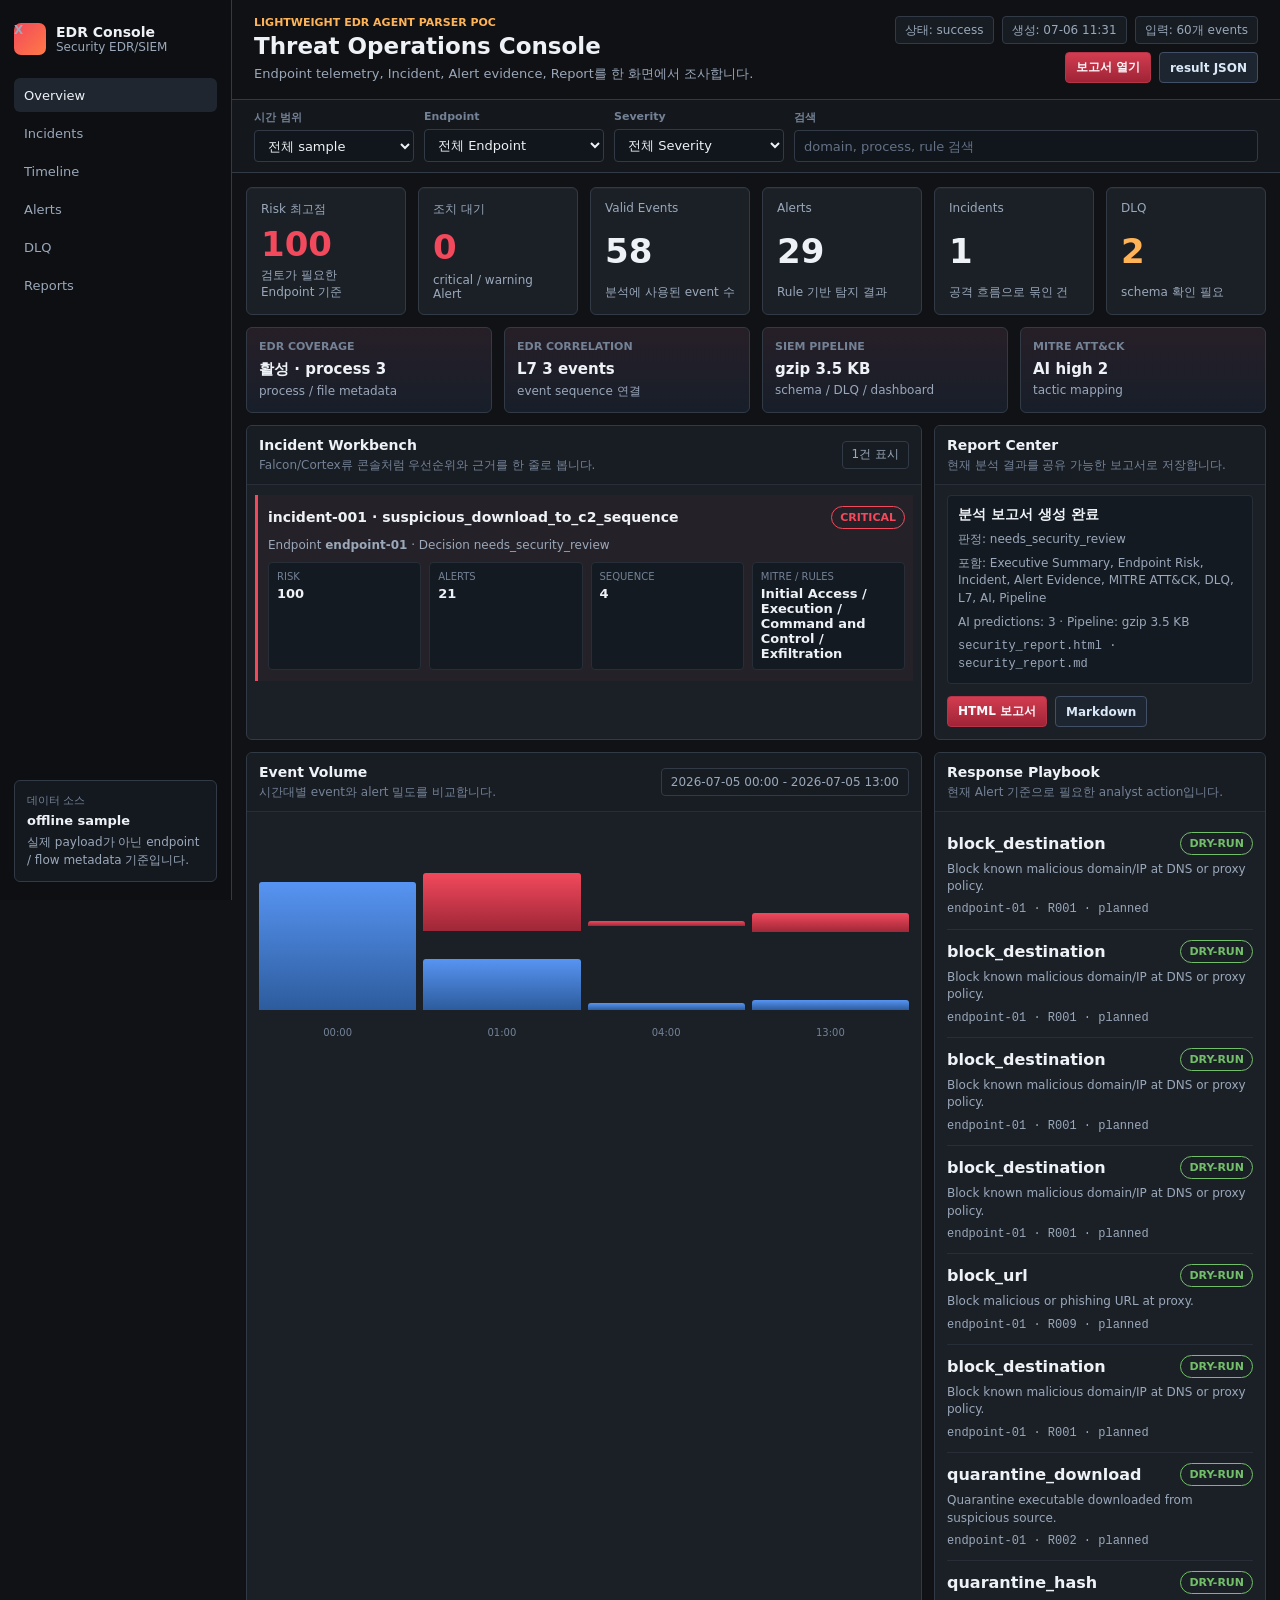
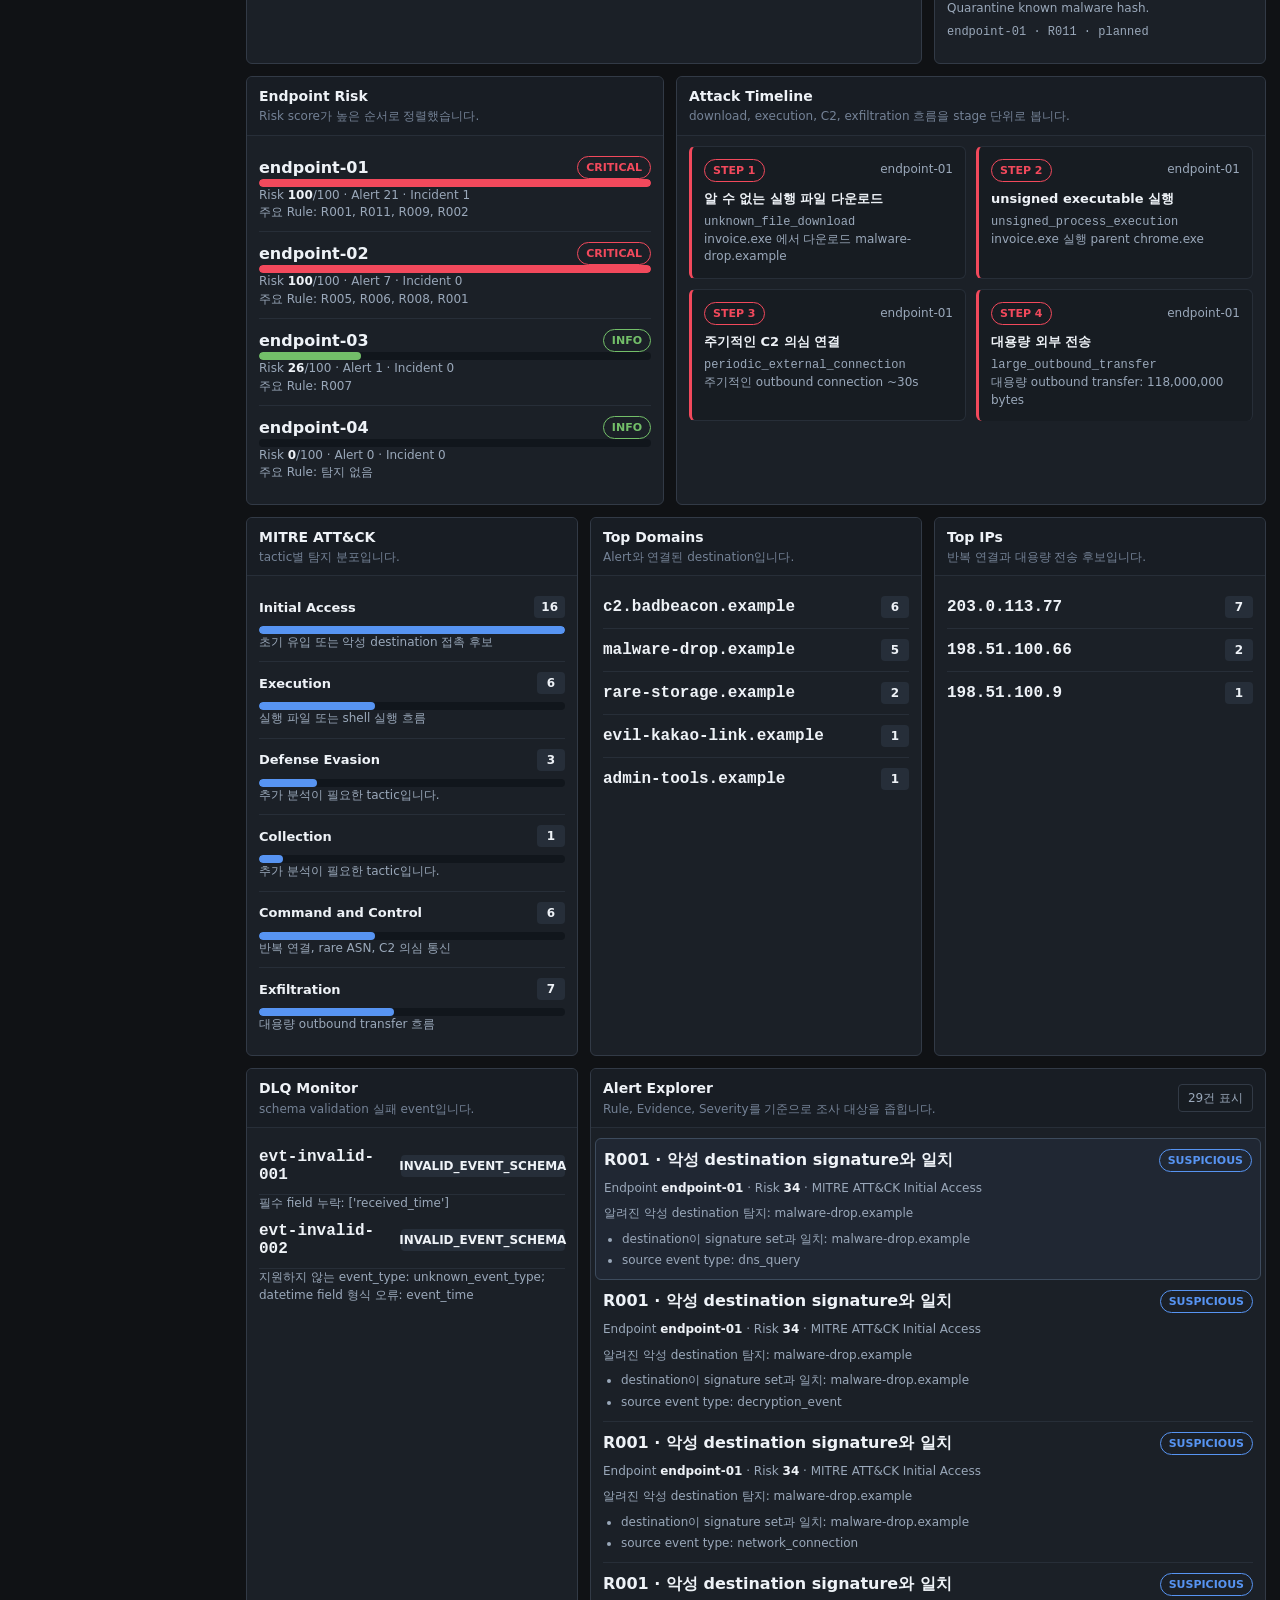
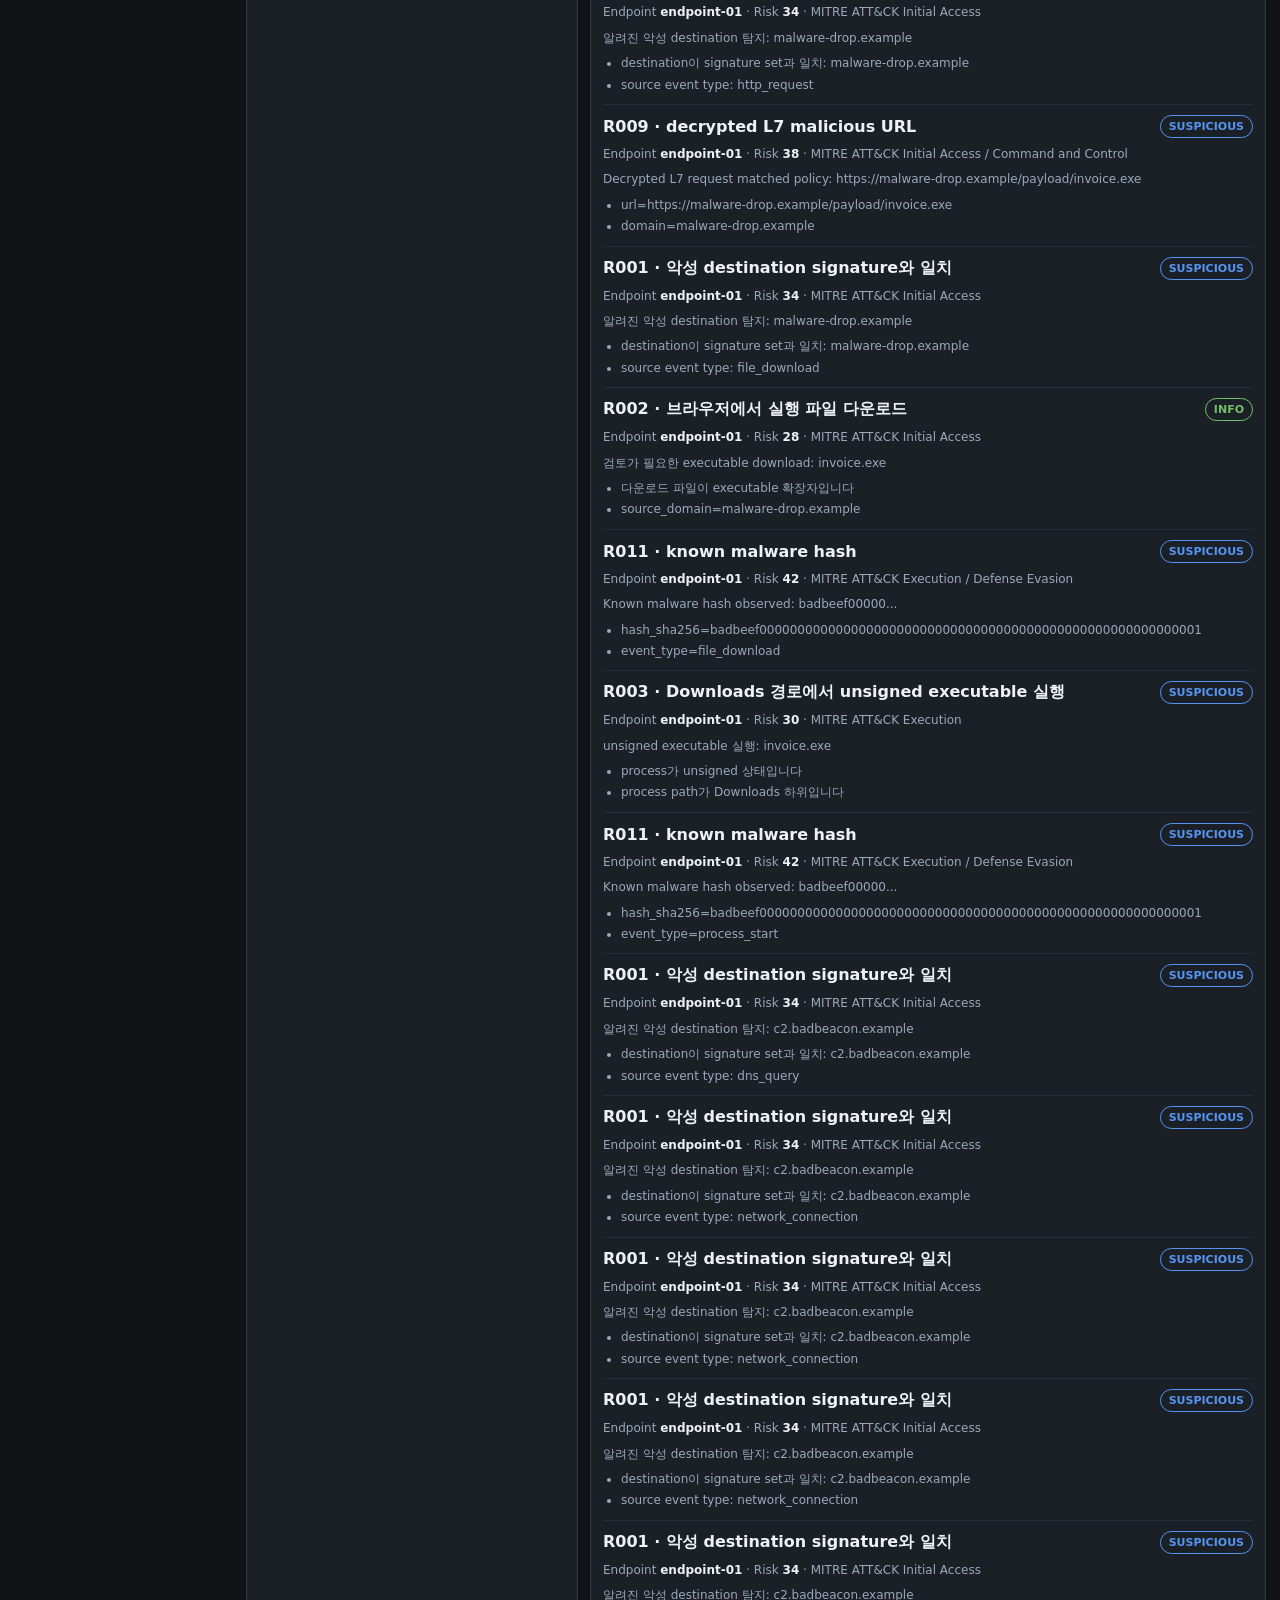
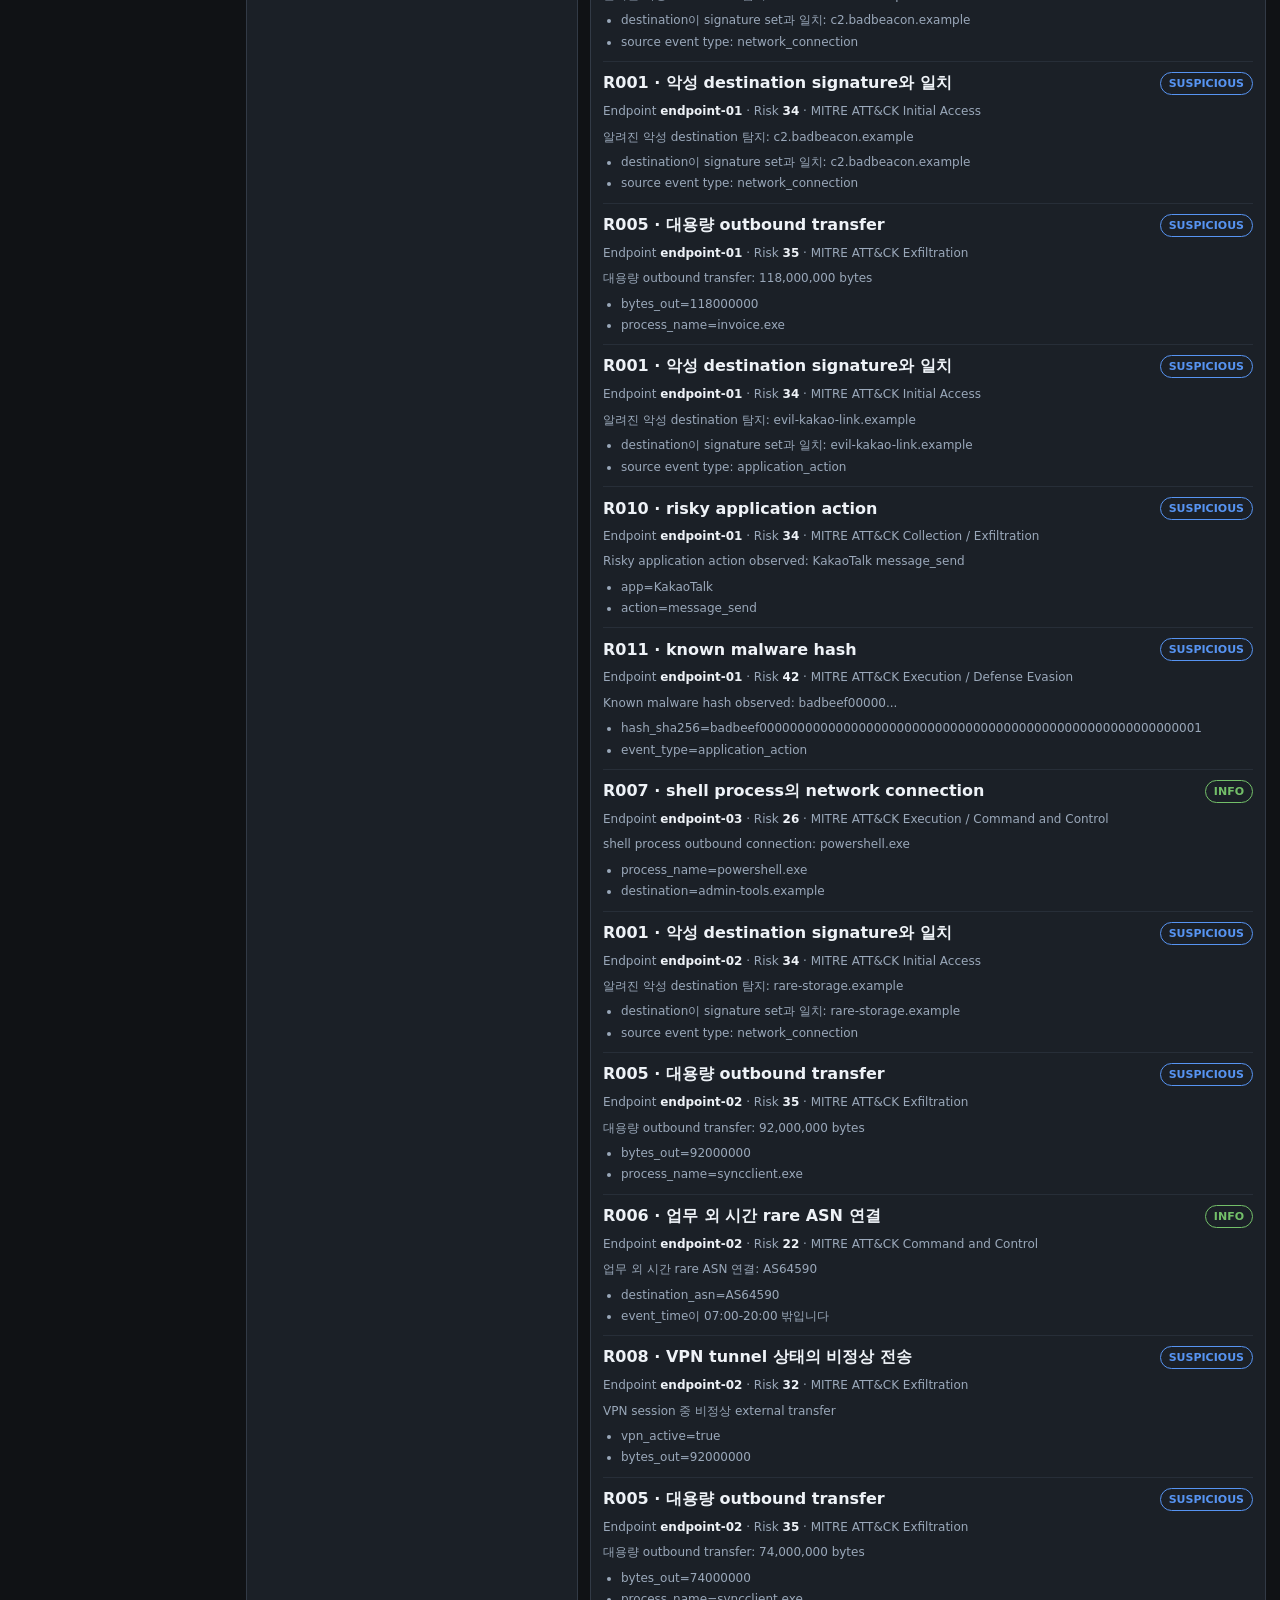
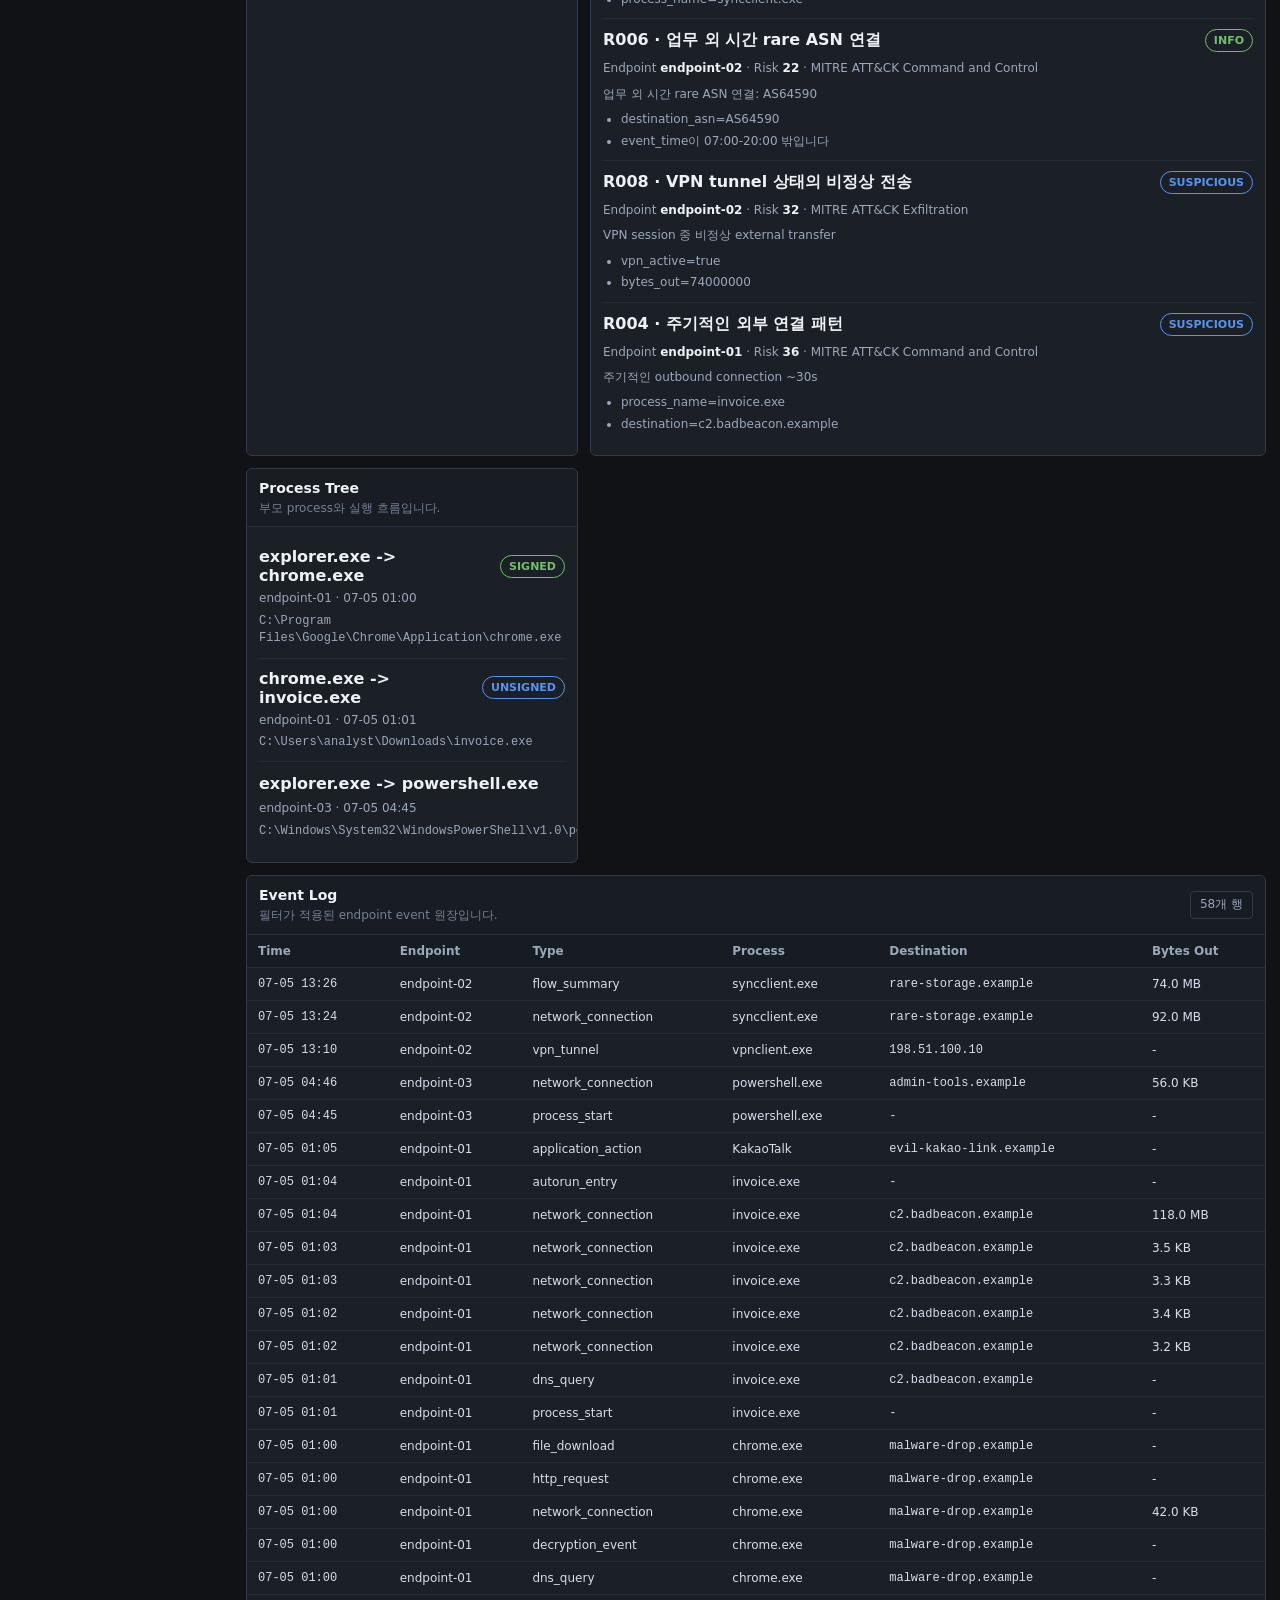
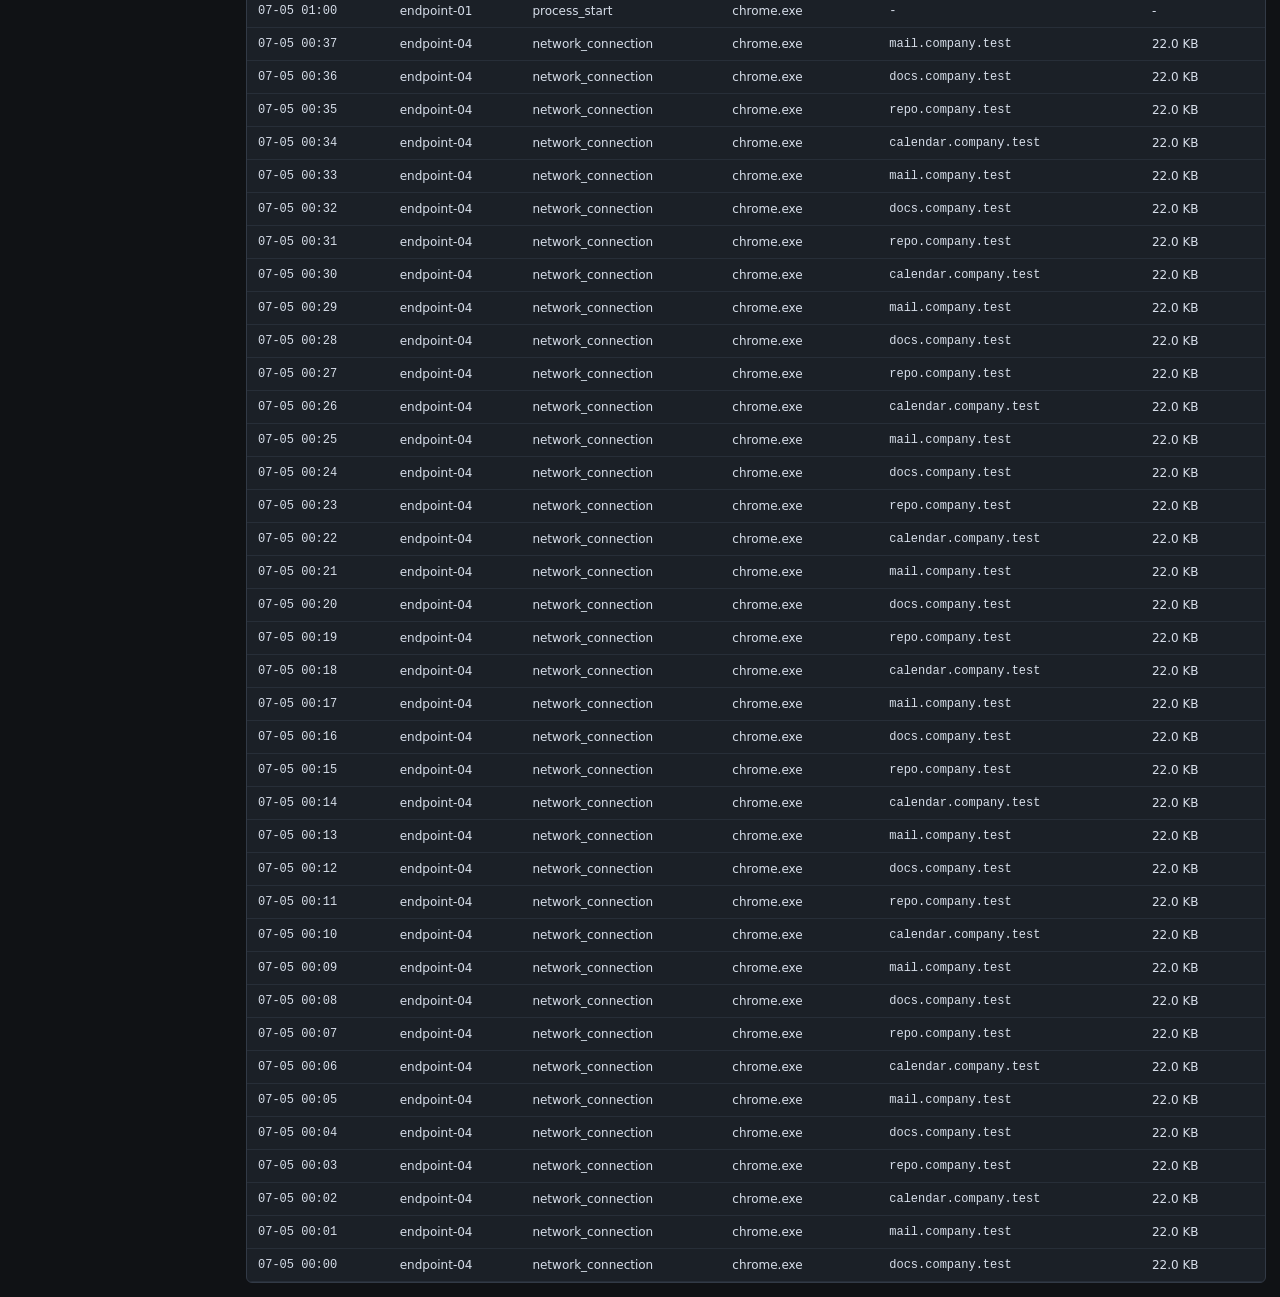
==== poc_code/security_edr_agent_parser/dashboard/index.html @ 14c961d5 "B조 EDR Agent Parser PoC로 교체" ====
<!doctype html>
<html lang="ko">
  <head>
    <meta charset="utf-8" />
    <meta name="viewport" content="width=device-width, initial-scale=1" />
    <title>Security EDR SIEM PoC Dashboard</title>
    <link rel="stylesheet" href="./styles.css" />
  </head>
  <body>
    <div class="app-shell">
      <aside class="sidebar" aria-label="Dashboard navigation">
        <div class="brand">
          <span class="brand-mark">X</span>
          <div>
            <strong>EDR Console</strong>
            <span>Security EDR/SIEM</span>
          </div>
        </div>
        <nav class="nav-list">
          <a class="nav-item active" href="#overview">Overview</a>
          <a class="nav-item" href="#incidents">Incidents</a>
          <a class="nav-item" href="#timeline">Timeline</a>
          <a class="nav-item" href="#alerts">Alerts</a>
          <a class="nav-item" href="#dlq">DLQ</a>
          <a class="nav-item" href="#reports">Reports</a>
        </nav>
        <div class="side-note">
          <span>데이터 소스</span>
          <strong>offline sample</strong>
          <p>실제 payload가 아닌 endpoint / flow metadata 기준입니다.</p>
        </div>
      </aside>

      <div class="page">
        <header class="topbar">
          <div>
            <p class="eyebrow">Lightweight EDR Agent Parser PoC</p>
            <h1>Threat Operations Console</h1>
            <p class="subtitle">Endpoint telemetry, Incident, Alert evidence, Report를 한 화면에서 조사합니다.</p>
          </div>
          <div class="top-actions">
            <div class="run-meta" aria-label="run metadata">
              <span id="run-status">상태 확인 중</span>
              <span id="run-time">생성 시간 확인 중</span>
              <span id="run-source">입력 확인 중</span>
            </div>
            <div class="action-row">
              <a class="action-button primary" id="top-report-link" href="../outputs/reports/latest/security_report.html">보고서 열기</a>
              <a class="action-button" href="../outputs/latest/result.json">result JSON</a>
            </div>
          </div>
        </header>

        <section class="toolbar" aria-label="dashboard filters">
          <label class="field">
            <span>시간 범위</span>
            <select id="time-range">
              <option value="all">전체 sample</option>
              <option value="work">업무 시간</option>
              <option value="off">업무 외 시간</option>
            </select>
          </label>
          <label class="field">
            <span>Endpoint</span>
            <select id="host-filter">
              <option value="all">전체 Endpoint</option>
            </select>
          </label>
          <label class="field">
            <span>Severity</span>
            <select id="severity-filter">
              <option value="all">전체 Severity</option>
              <option value="critical">critical</option>
              <option value="warning">warning</option>
              <option value="suspicious">suspicious</option>
              <option value="info">info</option>
            </select>
          </label>
          <label class="field search-field">
            <span>검색</span>
            <input id="search-input" type="search" placeholder="domain, process, rule 검색" />
          </label>
        </section>

        <main class="layout" id="overview">
          <section class="metric-grid" aria-label="summary metrics">
            <article class="metric critical">
              <span>Risk 최고점</span>
              <strong id="metric-risk">0</strong>
              <small>검토가 필요한 Endpoint 기준</small>
            </article>
            <article class="metric critical">
              <span>조치 대기</span>
              <strong id="metric-action">0</strong>
              <small>critical / warning Alert</small>
            </article>
            <article class="metric">
              <span>Valid Events</span>
              <strong id="metric-events">0</strong>
              <small>분석에 사용된 event 수</small>
            </article>
            <article class="metric">
              <span>Alerts</span>
              <strong id="metric-alerts">0</strong>
              <small>Rule 기반 탐지 결과</small>
            </article>
            <article class="metric">
              <span>Incidents</span>
              <strong id="metric-incidents">0</strong>
              <small>공격 흐름으로 묶인 건</small>
            </article>
            <article class="metric warning">
              <span>DLQ</span>
              <strong id="metric-dlq">0</strong>
              <small>schema 확인 필요</small>
            </article>
          </section>

          <section class="signal-strip span-12" aria-label="security coverage">
            <article class="signal-card">
              <span>EDR Coverage</span>
              <strong id="signal-agent">대기 중</strong>
              <p>process / file metadata</p>
            </article>
            <article class="signal-card">
              <span>EDR Correlation</span>
              <strong id="signal-correlation">대기 중</strong>
              <p>event sequence 연결</p>
            </article>
            <article class="signal-card">
              <span>SIEM Pipeline</span>
              <strong id="signal-siem">대기 중</strong>
              <p>schema / DLQ / dashboard</p>
            </article>
            <article class="signal-card">
              <span>MITRE ATT&CK</span>
              <strong id="signal-mitre">대기 중</strong>
              <p>tactic mapping</p>
            </article>
          </section>

          <section class="panel span-8" id="incidents">
            <div class="panel-heading">
              <div>
                <h2>Incident Workbench</h2>
                <p>Falcon/Cortex류 콘솔처럼 우선순위와 근거를 한 줄로 봅니다.</p>
              </div>
              <span class="panel-chip" id="incident-count">0 incidents</span>
            </div>
            <div id="incident-queue" class="incident-queue"></div>
          </section>

          <section class="panel span-4" id="reports">
            <div class="panel-heading">
              <div>
                <h2>Report Center</h2>
                <p>현재 분석 결과를 공유 가능한 보고서로 저장합니다.</p>
              </div>
            </div>
            <div class="report-center">
              <div id="report-summary" class="report-summary"></div>
              <div class="report-links">
                <a id="report-html-link" class="action-button primary" href="../outputs/reports/latest/security_report.html">HTML 보고서</a>
                <a id="report-md-link" class="action-button" href="../outputs/reports/latest/security_report.md">Markdown</a>
              </div>
            </div>
          </section>

          <section class="panel span-8">
            <div class="panel-heading">
              <div>
                <h2>Event Volume</h2>
                <p>시간대별 event와 alert 밀도를 비교합니다.</p>
              </div>
              <span class="panel-chip" id="event-window">sample window</span>
            </div>
            <div id="event-volume" class="volume-chart"></div>
          </section>

          <section class="panel span-4">
            <div class="panel-heading">
              <div>
                <h2>Response Playbook</h2>
                <p>현재 Alert 기준으로 필요한 analyst action입니다.</p>
              </div>
            </div>
            <div id="response-actions" class="response-actions"></div>
          </section>

          <section class="panel span-5">
            <div class="panel-heading">
              <div>
                <h2>Endpoint Risk</h2>
                <p>Risk score가 높은 순서로 정렬했습니다.</p>
              </div>
            </div>
            <div id="endpoint-risk" class="endpoint-list"></div>
          </section>

          <section class="panel span-7" id="timeline">
            <div class="panel-heading">
              <div>
                <h2>Attack Timeline</h2>
                <p>download, execution, C2, exfiltration 흐름을 stage 단위로 봅니다.</p>
              </div>
            </div>
            <div id="attack-timeline" class="attack-timeline"></div>
          </section>

          <section class="panel span-4">
            <div class="panel-heading">
              <div>
                <h2>MITRE ATT&CK</h2>
                <p>tactic별 탐지 분포입니다.</p>
              </div>
            </div>
            <div id="mitre-bars" class="bar-list"></div>
          </section>

          <section class="panel span-4">
            <div class="panel-heading">
              <div>
                <h2>Top Domains</h2>
                <p>Alert와 연결된 destination입니다.</p>
              </div>
            </div>
            <div id="domains" class="compact-list"></div>
          </section>

          <section class="panel span-4">
            <div class="panel-heading">
              <div>
                <h2>Top IPs</h2>
                <p>반복 연결과 대용량 전송 후보입니다.</p>
              </div>
            </div>
            <div id="ips" class="compact-list"></div>
          </section>

          <section class="panel span-4" id="dlq">
            <div class="panel-heading">
              <div>
                <h2>DLQ Monitor</h2>
                <p>schema validation 실패 event입니다.</p>
              </div>
            </div>
            <div id="dlq-list" class="compact-list"></div>
          </section>

          <section class="panel span-8" id="alerts">
            <div class="panel-heading">
              <div>
                <h2>Alert Explorer</h2>
                <p>Rule, Evidence, Severity를 기준으로 조사 대상을 좁힙니다.</p>
              </div>
              <span class="panel-chip" id="visible-alert-count">0건 표시</span>
            </div>
            <div id="alerts-list" class="alert-list"></div>
          </section>

          <section class="panel span-4">
            <div class="panel-heading">
              <div>
                <h2>Process Tree</h2>
                <p>부모 process와 실행 흐름입니다.</p>
              </div>
            </div>
            <div id="process-tree" class="process-tree"></div>
          </section>

          <section class="panel span-12">
            <div class="panel-heading">
              <div>
                <h2>Event Log</h2>
                <p>필터가 적용된 endpoint event 원장입니다.</p>
              </div>
              <span class="panel-chip" id="visible-event-count">0개 행</span>
            </div>
            <div class="table-wrap">
              <table>
                <thead>
                  <tr>
                    <th>Time</th>
                    <th>Endpoint</th>
                    <th>Type</th>
                    <th>Process</th>
                    <th>Destination</th>
                    <th>Bytes Out</th>
                  </tr>
                </thead>
                <tbody id="event-log"></tbody>
              </table>
            </div>
          </section>
        </main>
      </div>
    </div>

    <script src="./data/latest-result.js"></script>
    <script src="./app.js"></script>
  </body>
</html>
---- poc_code/security_edr_agent_parser/dashboard/styles.css ----
:root {
  color-scheme: dark;
  --bg: #101215;
  --shell: #15191f;
  --panel: #1b2027;
  --panel-2: #202733;
  --line: #323a46;
  --line-soft: #272e38;
  --text: #eef2f7;
  --muted: #9aa8ba;
  --muted-2: #748296;
  --red: #f2495c;
  --deep-red: #9d1d2f;
  --amber: #ffb357;
  --orange: #ff7a45;
  --green: #73bf69;
  --blue: #5794f2;
  --cyan: #56d0e6;
  --purple: #b877d9;
  --panel-radius: 6px;
}

* {
  box-sizing: border-box;
}

html {
  scroll-behavior: smooth;
}

body {
  margin: 0;
  min-width: 320px;
  background: var(--bg);
  color: var(--text);
  font-family:
    Inter,
    "Segoe UI",
    system-ui,
    -apple-system,
    BlinkMacSystemFont,
    sans-serif;
  letter-spacing: 0;
}

button,
input,
select {
  font: inherit;
}

.app-shell {
  display: grid;
  grid-template-columns: 232px minmax(0, 1fr);
  min-height: 100vh;
}

.sidebar {
  position: sticky;
  top: 0;
  height: 100vh;
  display: grid;
  grid-template-rows: auto auto 1fr;
  gap: 18px;
  border-right: 1px solid var(--line);
  background: #0d0f12;
  padding: 18px 14px;
}

.brand {
  display: flex;
  align-items: center;
  gap: 10px;
  min-height: 42px;
}

.brand-mark {
  display: grid;
  place-items: center;
  width: 32px;
  height: 32px;
  border-radius: 7px;
  background: linear-gradient(135deg, var(--red), var(--orange));
  color: #111317;
  font-weight: 900;
}

.brand strong,
.brand span {
  display: block;
}

.brand strong {
  font-size: 14px;
  line-height: 1.2;
}

.brand span {
  color: var(--muted);
  font-size: 12px;
}

.nav-list {
  display: grid;
  gap: 4px;
}

.nav-item {
  display: flex;
  align-items: center;
  min-height: 34px;
  border-radius: 6px;
  padding: 0 10px;
  color: var(--muted);
  font-size: 13px;
  text-decoration: none;
}

.nav-item.active,
.nav-item:hover {
  background: #202630;
  color: var(--text);
}

.side-note {
  align-self: end;
  border: 1px solid var(--line);
  border-radius: var(--panel-radius);
  padding: 12px;
  background: #14181f;
}

.side-note span {
  display: block;
  color: var(--muted-2);
  font-size: 11px;
}

.side-note strong {
  display: block;
  margin: 5px 0 6px;
  font-size: 13px;
}

.side-note p {
  margin: 0;
  color: var(--muted);
  font-size: 12px;
  line-height: 1.45;
}

.page {
  min-width: 0;
}

.topbar {
  position: sticky;
  top: 0;
  z-index: 5;
  display: flex;
  align-items: center;
  justify-content: space-between;
  gap: 24px;
  min-height: 84px;
  border-bottom: 1px solid var(--line);
  background: rgba(16, 18, 21, 0.94);
  padding: 16px 22px;
  backdrop-filter: blur(10px);
}

.top-actions {
  display: grid;
  justify-items: end;
  gap: 8px;
}

.eyebrow,
.subtitle,
h1,
h2,
p {
  margin: 0;
}

.eyebrow {
  color: var(--amber);
  font-size: 11px;
  font-weight: 800;
  text-transform: uppercase;
}

h1 {
  margin-top: 4px;
  font-size: 23px;
  line-height: 1.18;
}

.subtitle {
  margin-top: 5px;
  color: var(--muted);
  font-size: 13px;
}

.run-meta {
  display: flex;
  flex-wrap: wrap;
  justify-content: flex-end;
  gap: 8px;
  max-width: 520px;
}

.action-row {
  display: flex;
  flex-wrap: wrap;
  justify-content: flex-end;
  gap: 8px;
}

.action-button {
  display: inline-flex;
  align-items: center;
  justify-content: center;
  min-height: 31px;
  border: 1px solid #415066;
  border-radius: 4px;
  background: #1c2530;
  color: #dbe8f8;
  padding: 0 10px;
  font-size: 12px;
  font-weight: 800;
  text-decoration: none;
  white-space: nowrap;
}

.action-button.primary {
  border-color: #b73448;
  background: linear-gradient(180deg, #d33c50, #9f2436);
  color: #fff8fb;
}

.action-button:hover {
  border-color: #6d7f99;
  filter: brightness(1.08);
}

.run-meta span,
.panel-chip {
  display: inline-flex;
  align-items: center;
  min-height: 28px;
  border: 1px solid var(--line);
  border-radius: 4px;
  background: #171c22;
  color: var(--muted);
  padding: 0 9px;
  font-size: 12px;
  white-space: nowrap;
}

.toolbar {
  position: sticky;
  top: 84px;
  z-index: 4;
  display: grid;
  grid-template-columns: 160px 180px 170px minmax(220px, 1fr);
  gap: 10px;
  border-bottom: 1px solid var(--line);
  background: rgba(21, 25, 31, 0.96);
  padding: 10px 22px;
  backdrop-filter: blur(10px);
}

.field {
  display: grid;
  gap: 5px;
  min-width: 0;
}

.field span {
  color: var(--muted-2);
  font-size: 11px;
  font-weight: 700;
}

.field select,
.field input {
  width: 100%;
  min-height: 32px;
  border: 1px solid var(--line);
  border-radius: 4px;
  outline: none;
  background: #11161c;
  color: var(--text);
  padding: 0 9px;
  font-size: 13px;
}

.field input::placeholder {
  color: #647185;
}

.layout {
  display: grid;
  grid-template-columns: repeat(12, minmax(0, 1fr));
  gap: 12px;
  padding: 14px;
}

.metric-grid {
  grid-column: 1 / -1;
  display: grid;
  grid-template-columns: repeat(6, minmax(0, 1fr));
  gap: 12px;
}

.metric,
.panel {
  min-width: 0;
  border: 1px solid var(--line);
  border-radius: var(--panel-radius);
  background: var(--panel);
  box-shadow: 0 1px 0 rgba(255, 255, 255, 0.03) inset;
}

.metric {
  min-height: 112px;
  display: grid;
  align-content: space-between;
  padding: 13px 14px;
}

.metric span,
.metric small {
  color: var(--muted);
  font-size: 12px;
}

.metric strong {
  margin: 9px 0 6px;
  font-size: 34px;
  line-height: 1;
}

.metric.critical strong {
  color: var(--red);
}

.metric.warning strong {
  color: var(--amber);
}

.panel {
  overflow: hidden;
}

.signal-strip {
  display: grid;
  grid-template-columns: repeat(4, minmax(0, 1fr));
  gap: 12px;
}

.signal-card {
  min-width: 0;
  border: 1px solid var(--line);
  border-radius: var(--panel-radius);
  background:
    linear-gradient(180deg, rgba(242, 73, 92, 0.08), rgba(87, 148, 242, 0.03)),
    #151b23;
  padding: 12px;
}

.signal-card span {
  display: block;
  color: var(--muted-2);
  font-size: 11px;
  font-weight: 800;
  text-transform: uppercase;
}

.signal-card strong {
  display: block;
  margin-top: 7px;
  font-size: 15px;
}

.signal-card p {
  margin-top: 5px;
  color: var(--muted);
  font-size: 12px;
}

.span-4 {
  grid-column: span 4;
}

.span-5 {
  grid-column: span 5;
}

.span-7 {
  grid-column: span 7;
}

.span-8 {
  grid-column: span 8;
}

.span-12 {
  grid-column: span 12;
}

.panel-heading {
  display: flex;
  align-items: center;
  justify-content: space-between;
  gap: 12px;
  min-height: 56px;
  border-bottom: 1px solid var(--line-soft);
  background: #181d24;
  padding: 10px 12px;
}

.panel-heading h2 {
  font-size: 14px;
  line-height: 1.3;
}

.panel-heading p {
  margin-top: 3px;
  color: var(--muted-2);
  font-size: 12px;
  line-height: 1.35;
}

.endpoint-list,
.bar-list,
.compact-list,
.alert-list,
.process-tree,
.attack-timeline,
.volume-chart,
.incident-queue,
.report-center,
.response-actions {
  padding: 10px 12px 12px;
}

.volume-chart {
  display: grid;
  grid-template-columns: repeat(auto-fit, minmax(42px, 1fr));
  align-items: end;
  gap: 7px;
  min-height: 238px;
}

.volume-bar {
  display: grid;
  align-items: end;
  gap: 6px;
  min-height: 202px;
}

.bar-stack {
  display: grid;
  align-items: end;
  gap: 2px;
  height: 164px;
}

.event-bar,
.alert-bar {
  border-radius: 3px 3px 0 0;
}

.event-bar {
  min-height: 3px;
  background: linear-gradient(180deg, var(--blue), #2d5c9d);
}

.alert-bar {
  min-height: 0;
  background: linear-gradient(180deg, var(--red), #9e2737);
}

.bar-time {
  color: var(--muted-2);
  font-size: 10px;
  text-align: center;
  white-space: nowrap;
}

.endpoint-row,
.bar-row,
.compact-row,
.alert-row,
.process-row,
.timeline-card,
.incident-row,
.action-item {
  border-bottom: 1px solid var(--line-soft);
  padding: 10px 0;
}

.endpoint-row:last-child,
.bar-row:last-child,
.compact-row:last-child,
.alert-row:last-child,
.process-row:last-child,
.timeline-card:last-child {
  border-bottom: 0;
}

.incident-row:last-child,
.action-item:last-child {
  border-bottom: 0;
}

.row-top,
.compact-row,
.alert-top,
.process-main,
.timeline-top,
.incident-top,
.action-top {
  display: flex;
  align-items: center;
  justify-content: space-between;
  gap: 12px;
}

.title,
.host,
.process-name {
  min-width: 0;
  overflow-wrap: anywhere;
  font-weight: 700;
}

.muted,
.meta {
  color: var(--muted);
  font-size: 12px;
  line-height: 1.45;
}

.meta strong {
  color: var(--text);
}

.score-track,
.bar-track {
  height: 8px;
  overflow: hidden;
  border-radius: 999px;
  background: #11161c;
}

.score-fill,
.bar-fill {
  height: 100%;
  border-radius: 999px;
  background: var(--green);
}

.score-fill.critical,
.bar-fill.critical {
  background: var(--red);
}

.score-fill.warning,
.bar-fill.warning {
  background: var(--amber);
}

.score-fill.suspicious,
.bar-fill.suspicious {
  background: var(--blue);
}

.severity-critical {
  color: var(--red);
}

.severity-warning {
  color: var(--amber);
}

.severity-suspicious {
  color: var(--blue);
}

.severity-info {
  color: var(--green);
}

.pill {
  flex: 0 0 auto;
  display: inline-flex;
  align-items: center;
  min-height: 23px;
  border: 1px solid currentColor;
  border-radius: 999px;
  padding: 0 8px;
  font-size: 11px;
  font-weight: 800;
  text-transform: uppercase;
  white-space: nowrap;
}

.bar-label {
  display: flex;
  align-items: center;
  justify-content: space-between;
  gap: 12px;
  margin-bottom: 8px;
  font-size: 13px;
}

.attack-timeline {
  display: grid;
  grid-template-columns: repeat(auto-fit, minmax(190px, 1fr));
  gap: 10px;
}

.timeline-card {
  position: relative;
  min-height: 132px;
  border: 1px solid var(--line-soft);
  border-left: 3px solid var(--blue);
  border-radius: var(--panel-radius);
  background: #171c22;
  padding: 12px;
}

.timeline-card.critical {
  border-left-color: var(--red);
}

.timeline-card.warning {
  border-left-color: var(--amber);
}

.incident-row {
  display: grid;
  gap: 8px;
  border-left: 3px solid var(--red);
  margin: 0 -4px;
  padding: 11px 8px 11px 10px;
  background: rgba(242, 73, 92, 0.04);
}

.incident-row.info {
  border-left-color: var(--blue);
  background: rgba(87, 148, 242, 0.04);
}

.incident-title {
  min-width: 0;
  overflow-wrap: anywhere;
  font-size: 14px;
  font-weight: 900;
}

.incident-grid {
  display: grid;
  grid-template-columns: repeat(4, minmax(0, 1fr));
  gap: 8px;
}

.mini-stat {
  border: 1px solid var(--line-soft);
  border-radius: 4px;
  background: #141a22;
  padding: 8px;
}

.mini-stat span {
  display: block;
  color: var(--muted-2);
  font-size: 10px;
  text-transform: uppercase;
}

.mini-stat strong {
  display: block;
  margin-top: 4px;
  font-size: 13px;
}

.timeline-stage {
  margin: 8px 0 6px;
  font-size: 13px;
  font-weight: 800;
  overflow-wrap: anywhere;
}

.compact-row {
  min-height: 35px;
}

.report-center {
  display: grid;
  gap: 12px;
}

.report-summary {
  display: grid;
  gap: 7px;
  border: 1px solid var(--line-soft);
  border-radius: 4px;
  background: #141a22;
  padding: 10px;
}

.report-summary strong {
  font-size: 14px;
}

.report-links {
  display: flex;
  flex-wrap: wrap;
  gap: 8px;
}

.action-item {
  display: grid;
  gap: 6px;
}

.count-badge {
  display: inline-flex;
  align-items: center;
  justify-content: center;
  min-width: 28px;
  min-height: 22px;
  border-radius: 4px;
  background: #262e39;
  color: var(--text);
  padding: 0 7px;
  font-size: 12px;
  font-weight: 800;
}

.alert-row {
  display: grid;
  gap: 8px;
}

.alert-row.is-selected {
  margin: 0 -8px;
  border: 1px solid #3d4b5d;
  border-radius: var(--panel-radius);
  background: #202733;
  padding: 10px 8px;
}

.evidence {
  display: grid;
  gap: 4px;
  margin: 0;
  padding-left: 18px;
  color: var(--muted);
  font-size: 12px;
  line-height: 1.45;
}

.process-row {
  display: grid;
  gap: 5px;
}

.table-wrap {
  overflow: auto;
}

table {
  width: 100%;
  min-width: 820px;
  border-collapse: collapse;
}

th,
td {
  border-bottom: 1px solid var(--line-soft);
  padding: 9px 11px;
  text-align: left;
  vertical-align: top;
  font-size: 12px;
}

th {
  position: sticky;
  top: 0;
  z-index: 1;
  background: #171c22;
  color: var(--muted);
  font-weight: 800;
}

td {
  color: #d7deea;
}

.mono {
  font-family:
    "Cascadia Code",
    Consolas,
    "SFMono-Regular",
    monospace;
}

.empty {
  color: var(--muted);
  font-size: 13px;
  padding: 10px 0;
}

@media (max-width: 1100px) {
  .app-shell {
    grid-template-columns: 1fr;
  }

  .sidebar {
    position: static;
    height: auto;
    grid-template-columns: auto 1fr;
    grid-template-rows: auto auto;
  }

  .nav-list {
    grid-template-columns: repeat(4, minmax(0, 1fr));
  }

  .side-note {
    grid-column: 1 / -1;
  }

  .toolbar {
    top: 84px;
    grid-template-columns: repeat(2, minmax(0, 1fr));
  }

  .metric-grid {
    grid-template-columns: repeat(2, minmax(0, 1fr));
  }

  .signal-strip {
    grid-template-columns: repeat(2, minmax(0, 1fr));
  }

  .span-4,
  .span-5,
  .span-7,
  .span-8 {
    grid-column: span 12;
  }
}

@media (max-width: 680px) {
  .topbar {
    position: static;
    align-items: flex-start;
    flex-direction: column;
  }

  .toolbar {
    position: static;
    grid-template-columns: 1fr;
  }

  .metric-grid {
    grid-template-columns: 1fr;
  }

  .signal-strip,
  .incident-grid {
    grid-template-columns: 1fr;
  }

  .top-actions {
    justify-items: start;
  }

  .action-row {
    justify-content: flex-start;
  }

  .layout {
    padding: 10px;
  }

  .sidebar {
    padding: 14px 10px;
  }

  .nav-list {
    grid-template-columns: repeat(2, minmax(0, 1fr));
  }
}
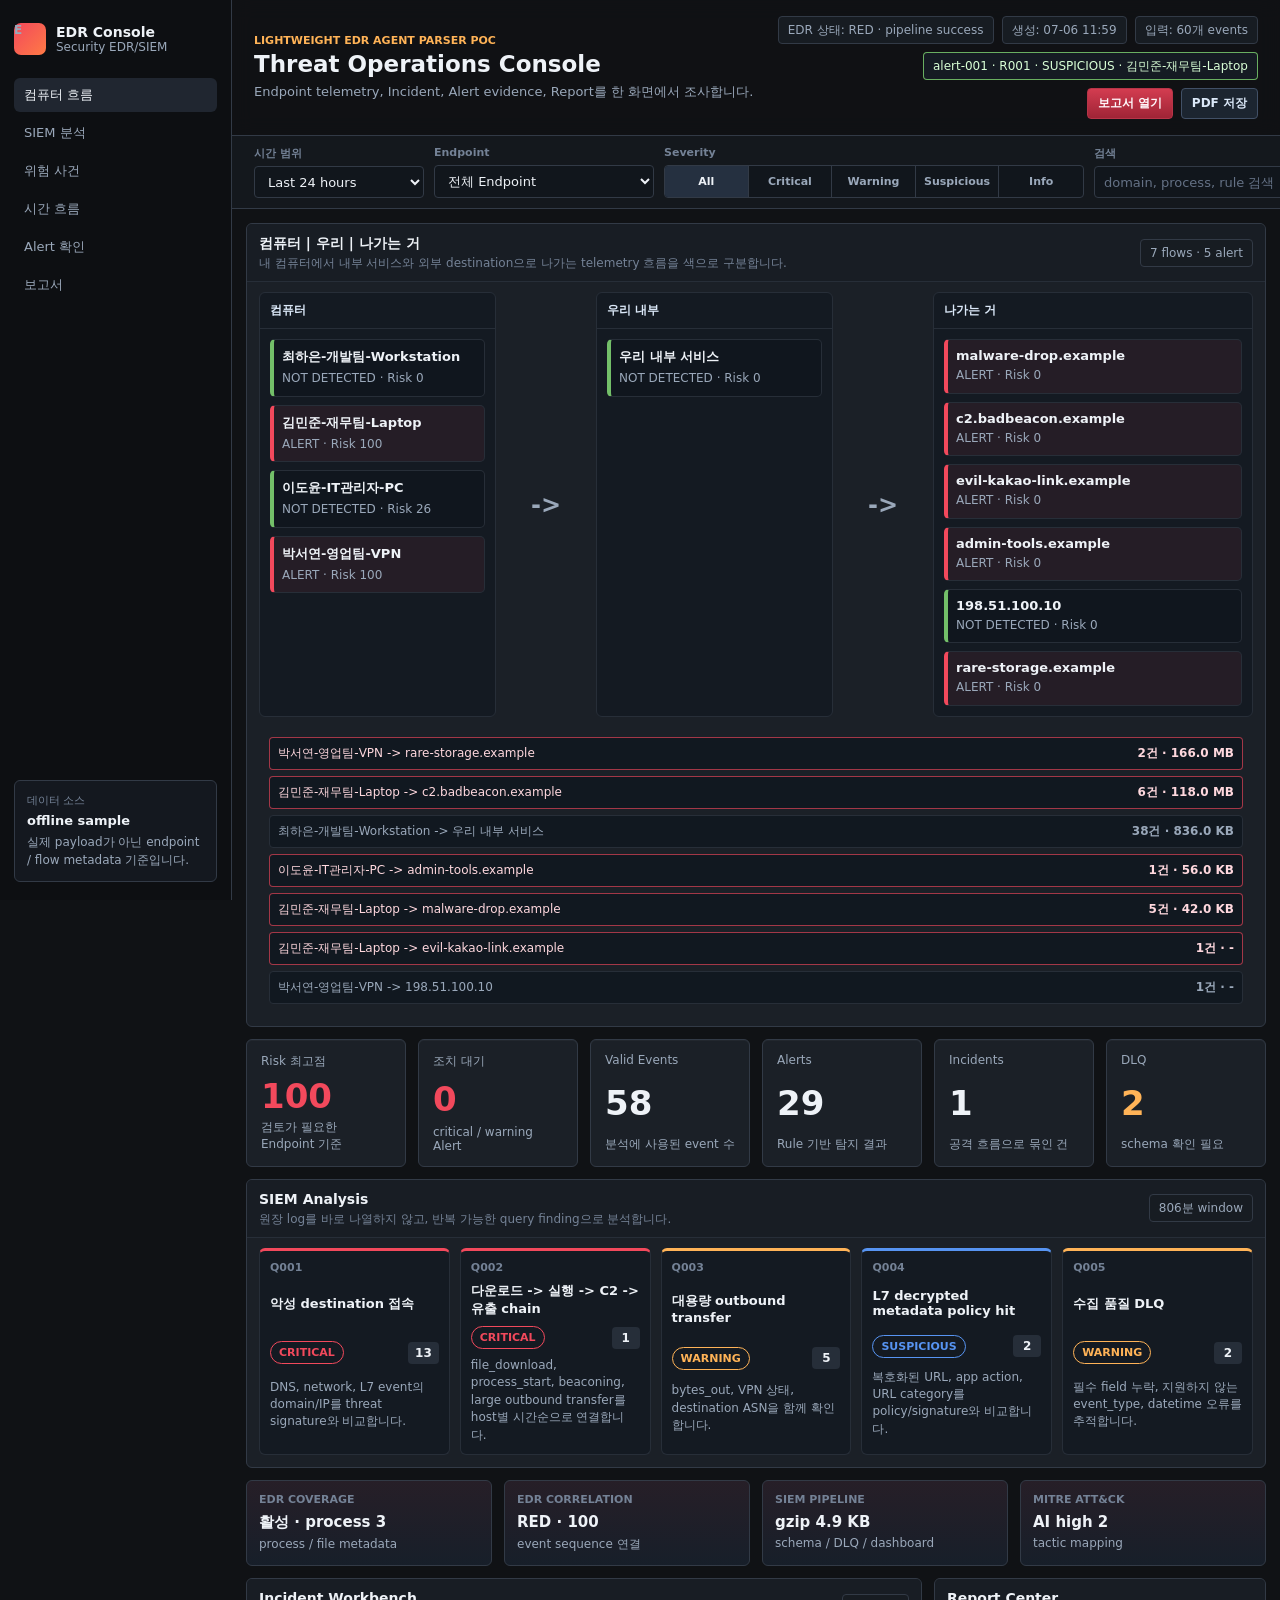
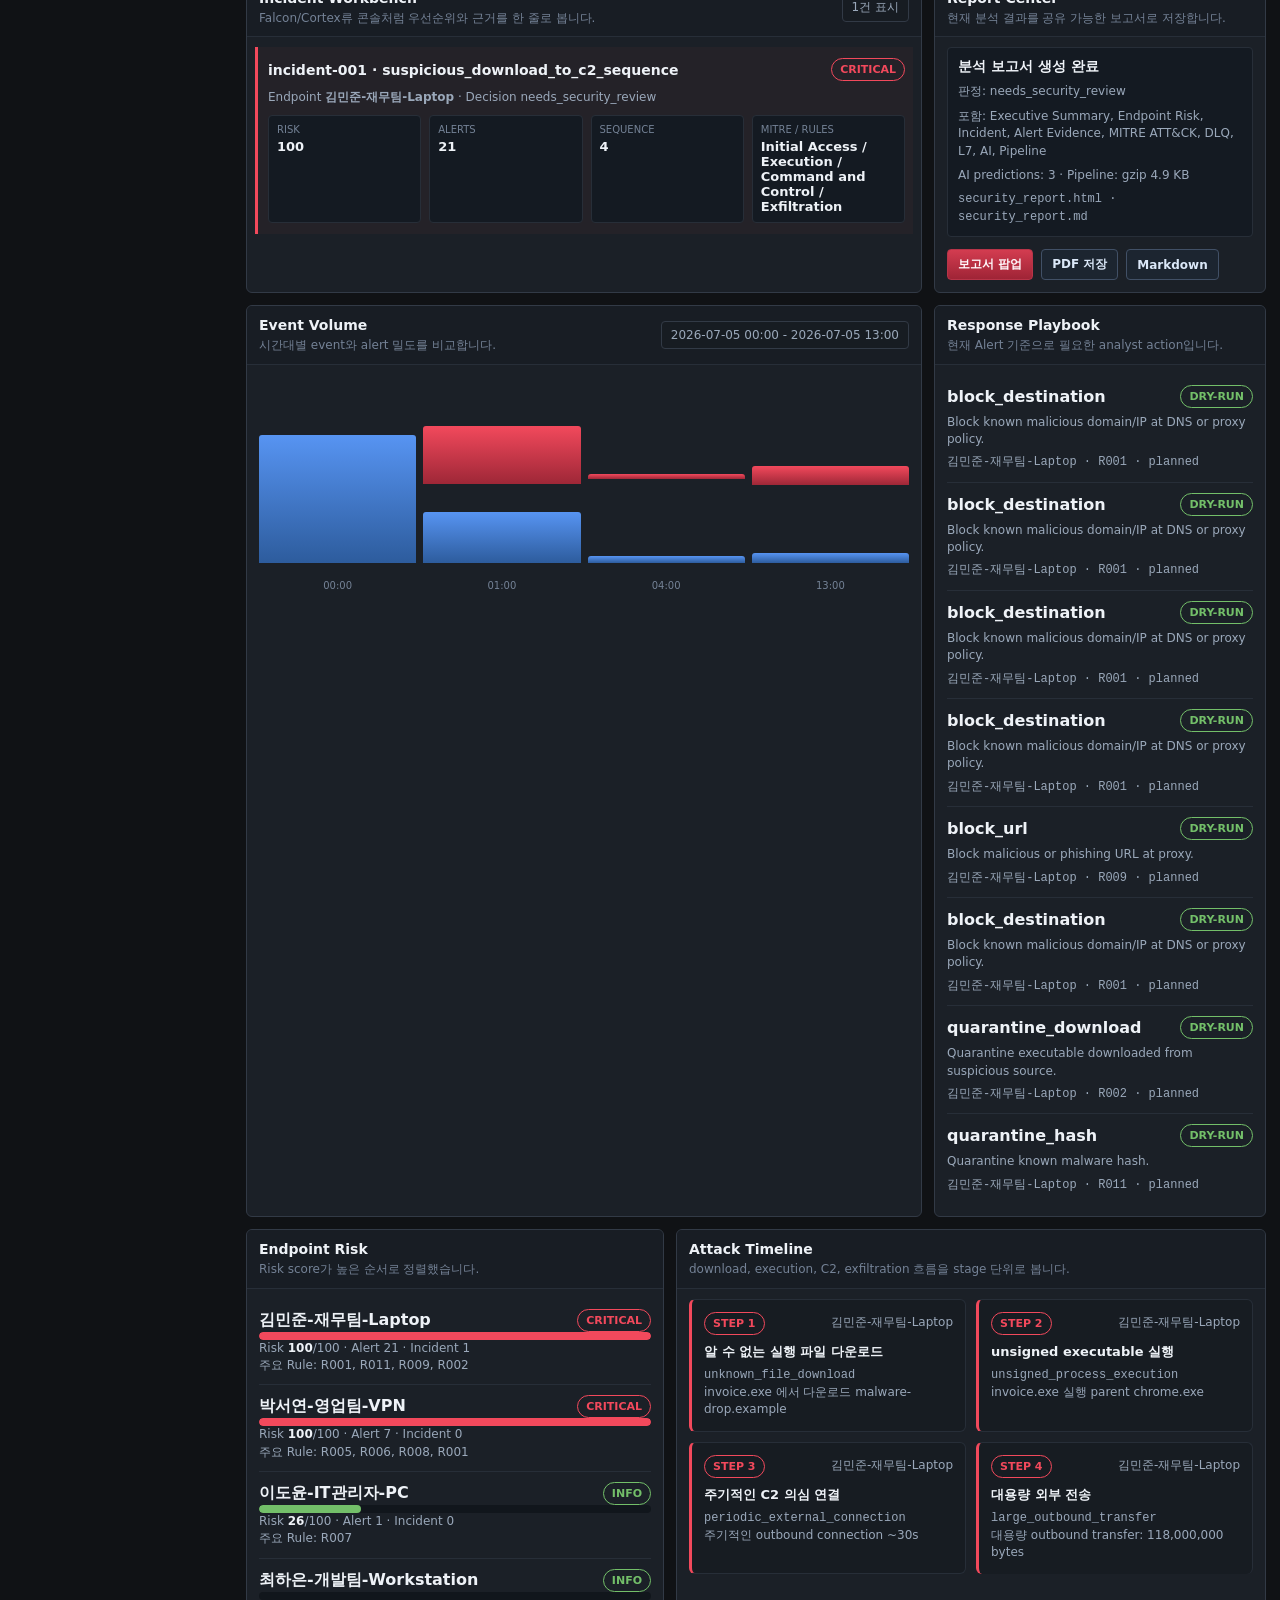
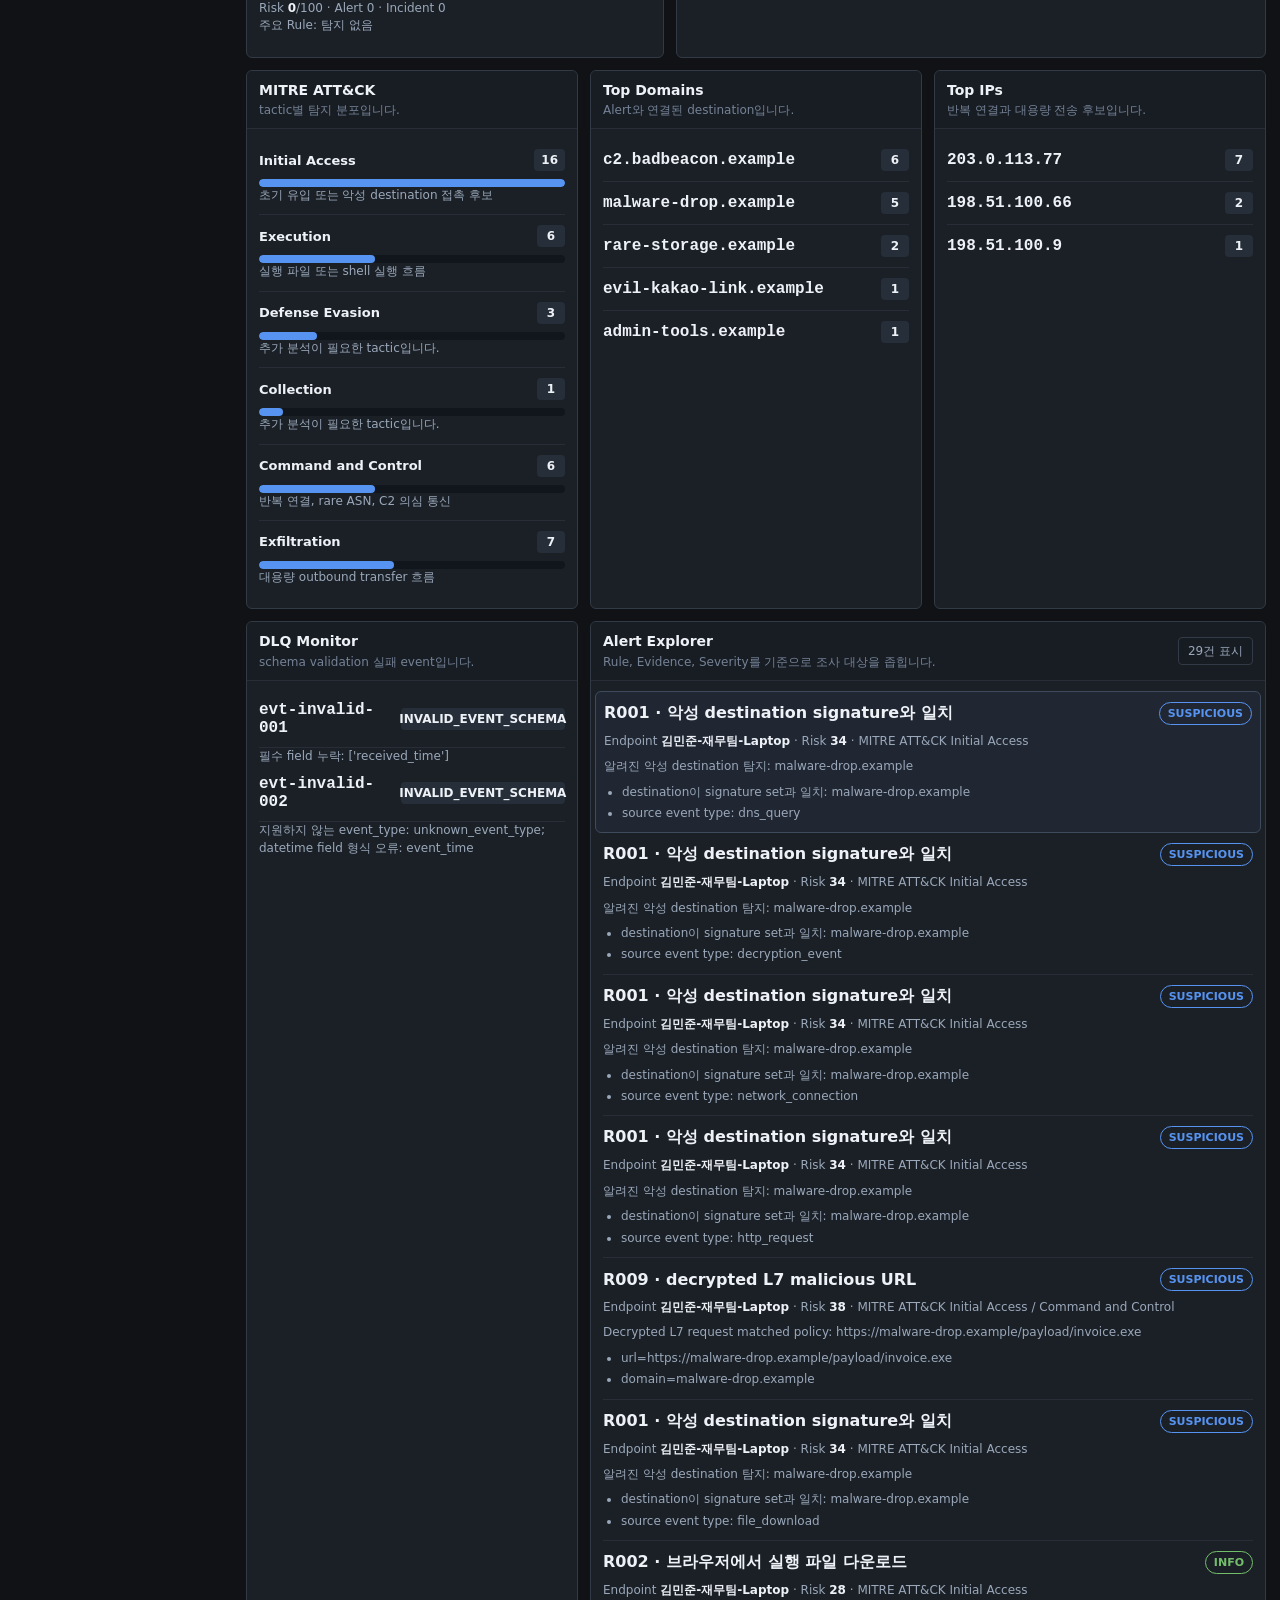
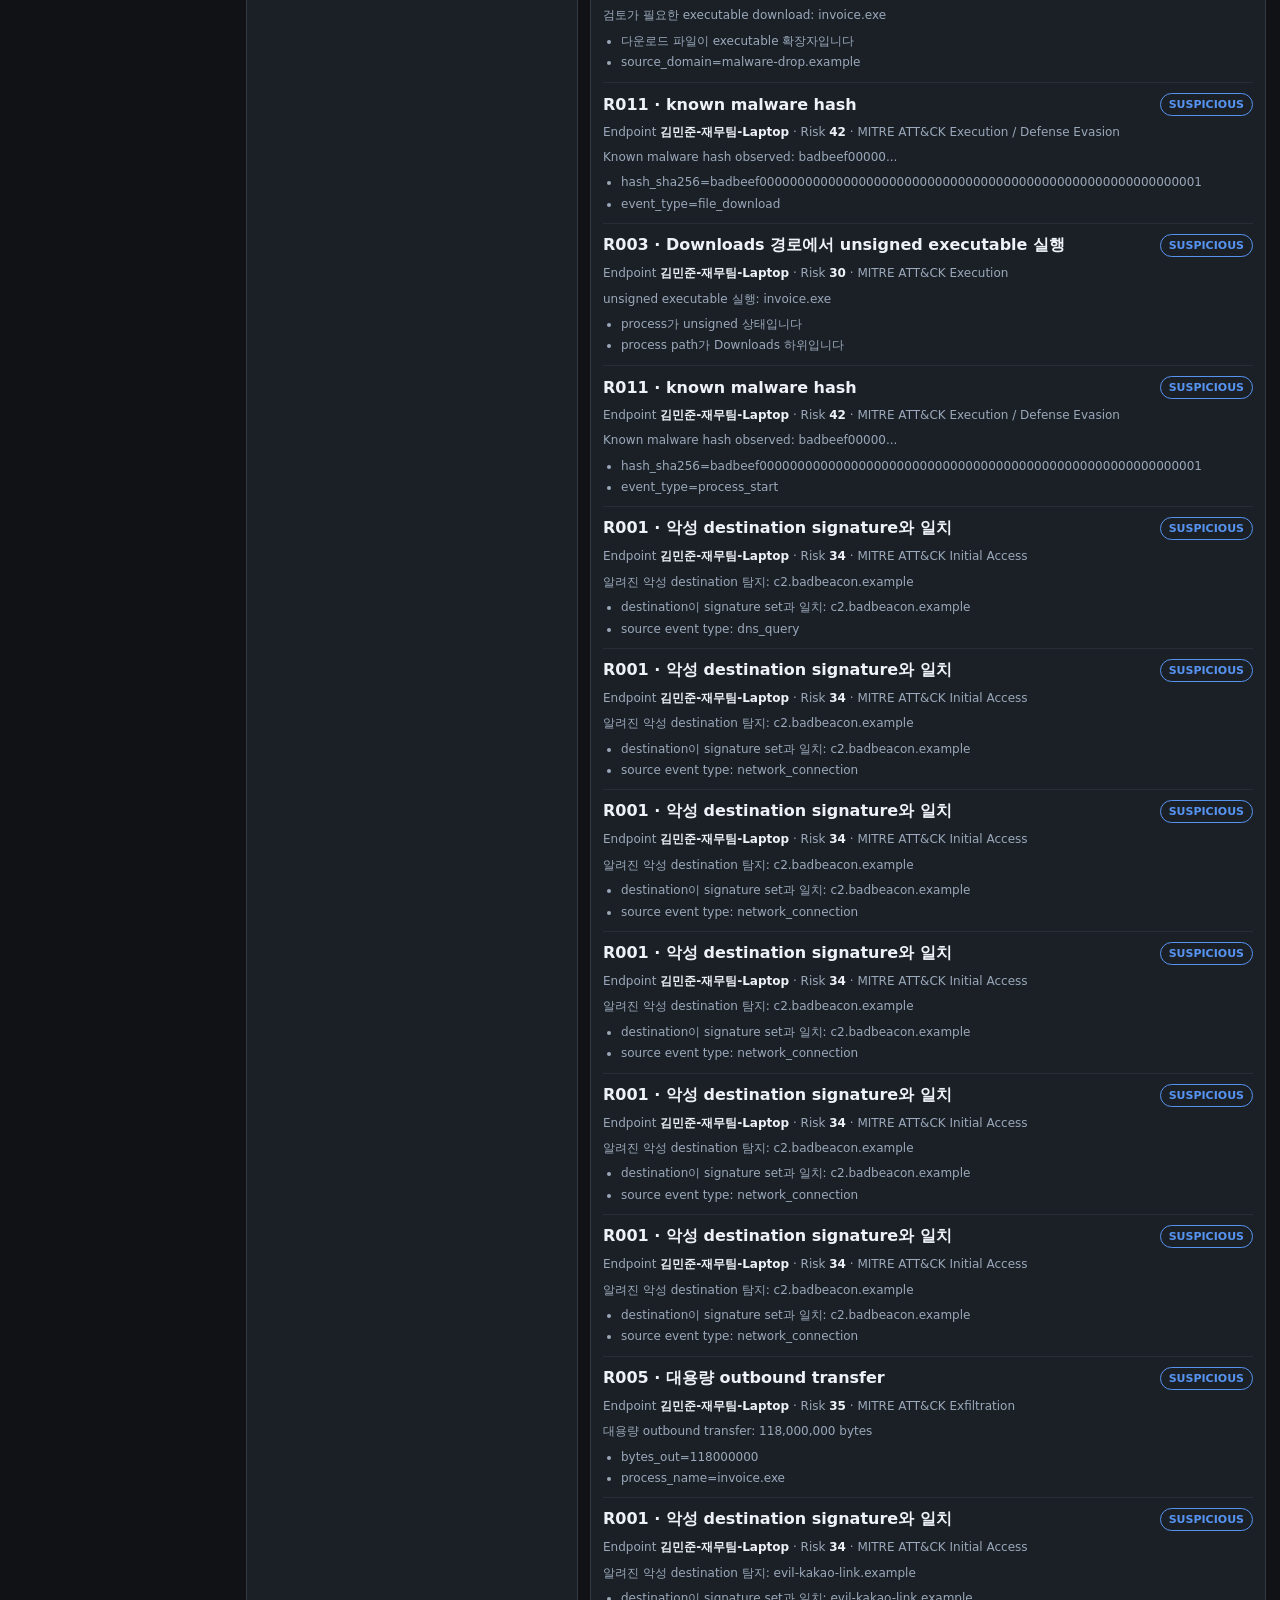
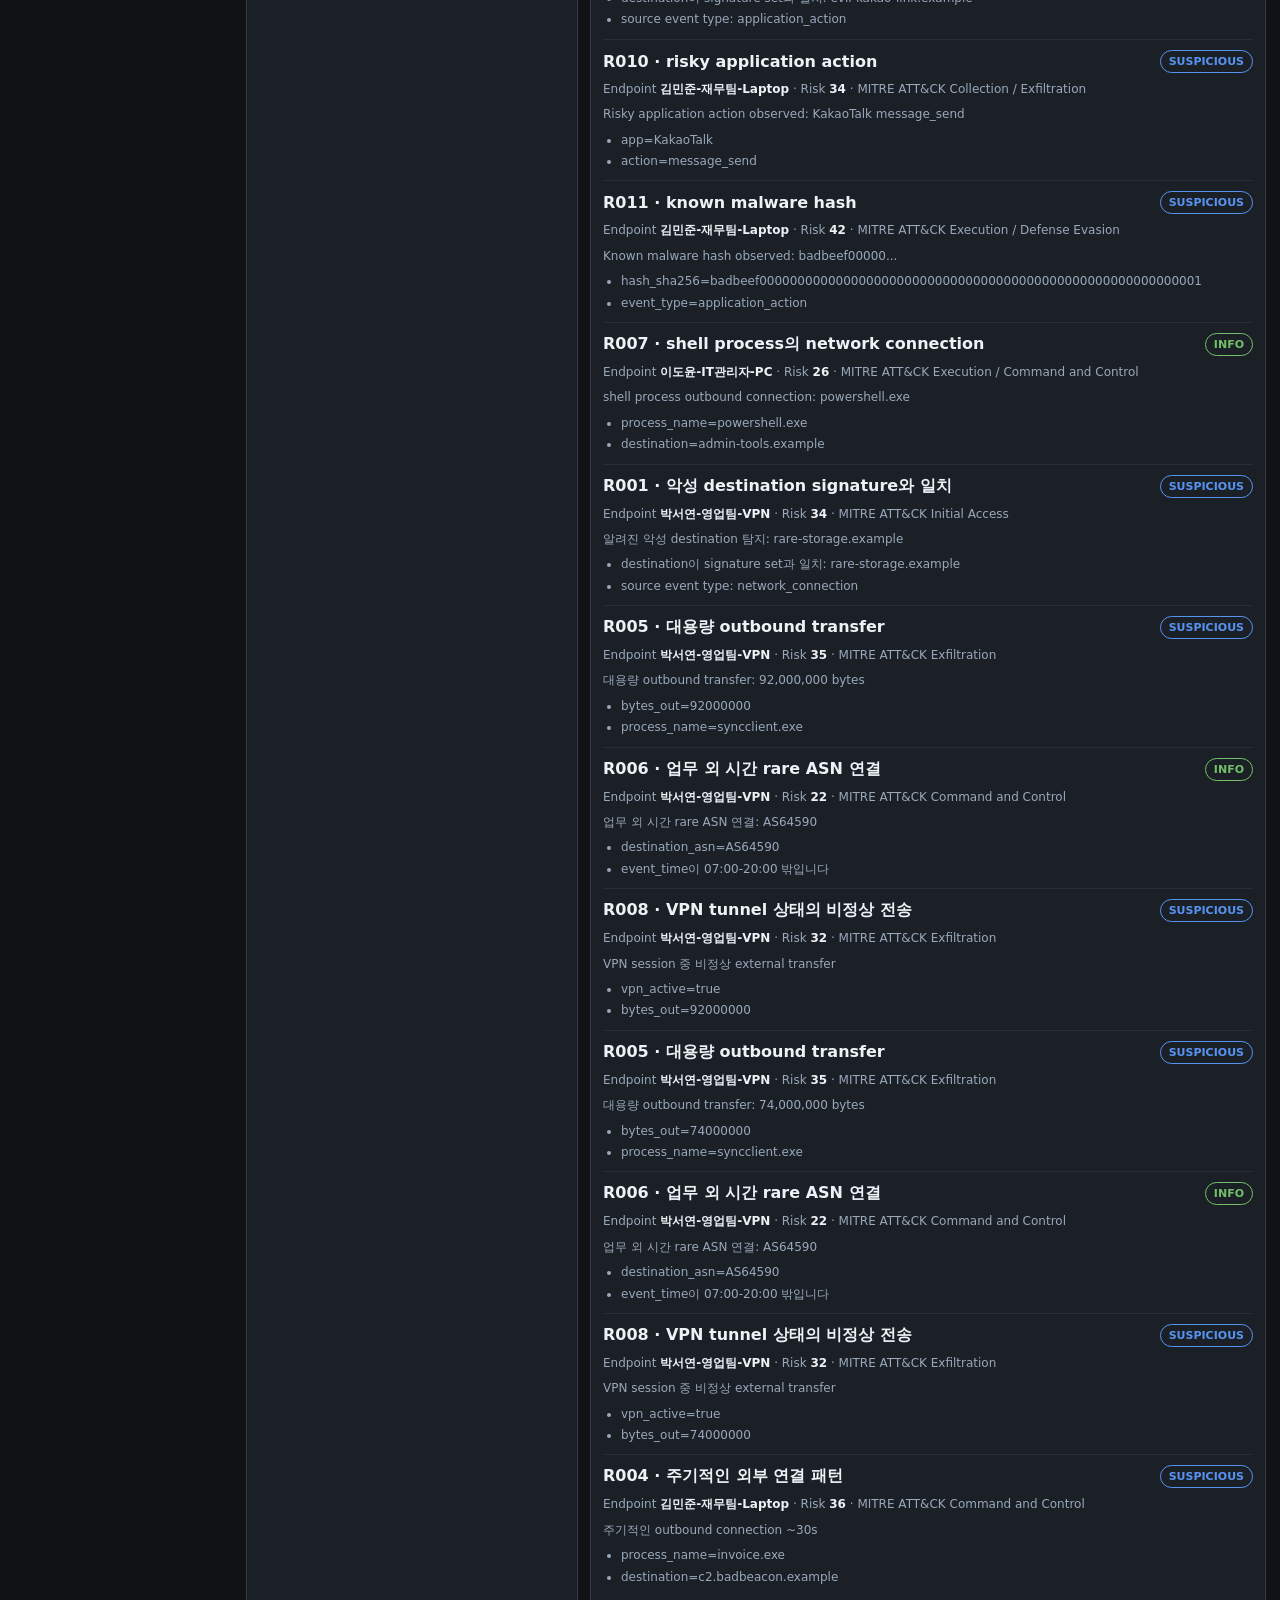
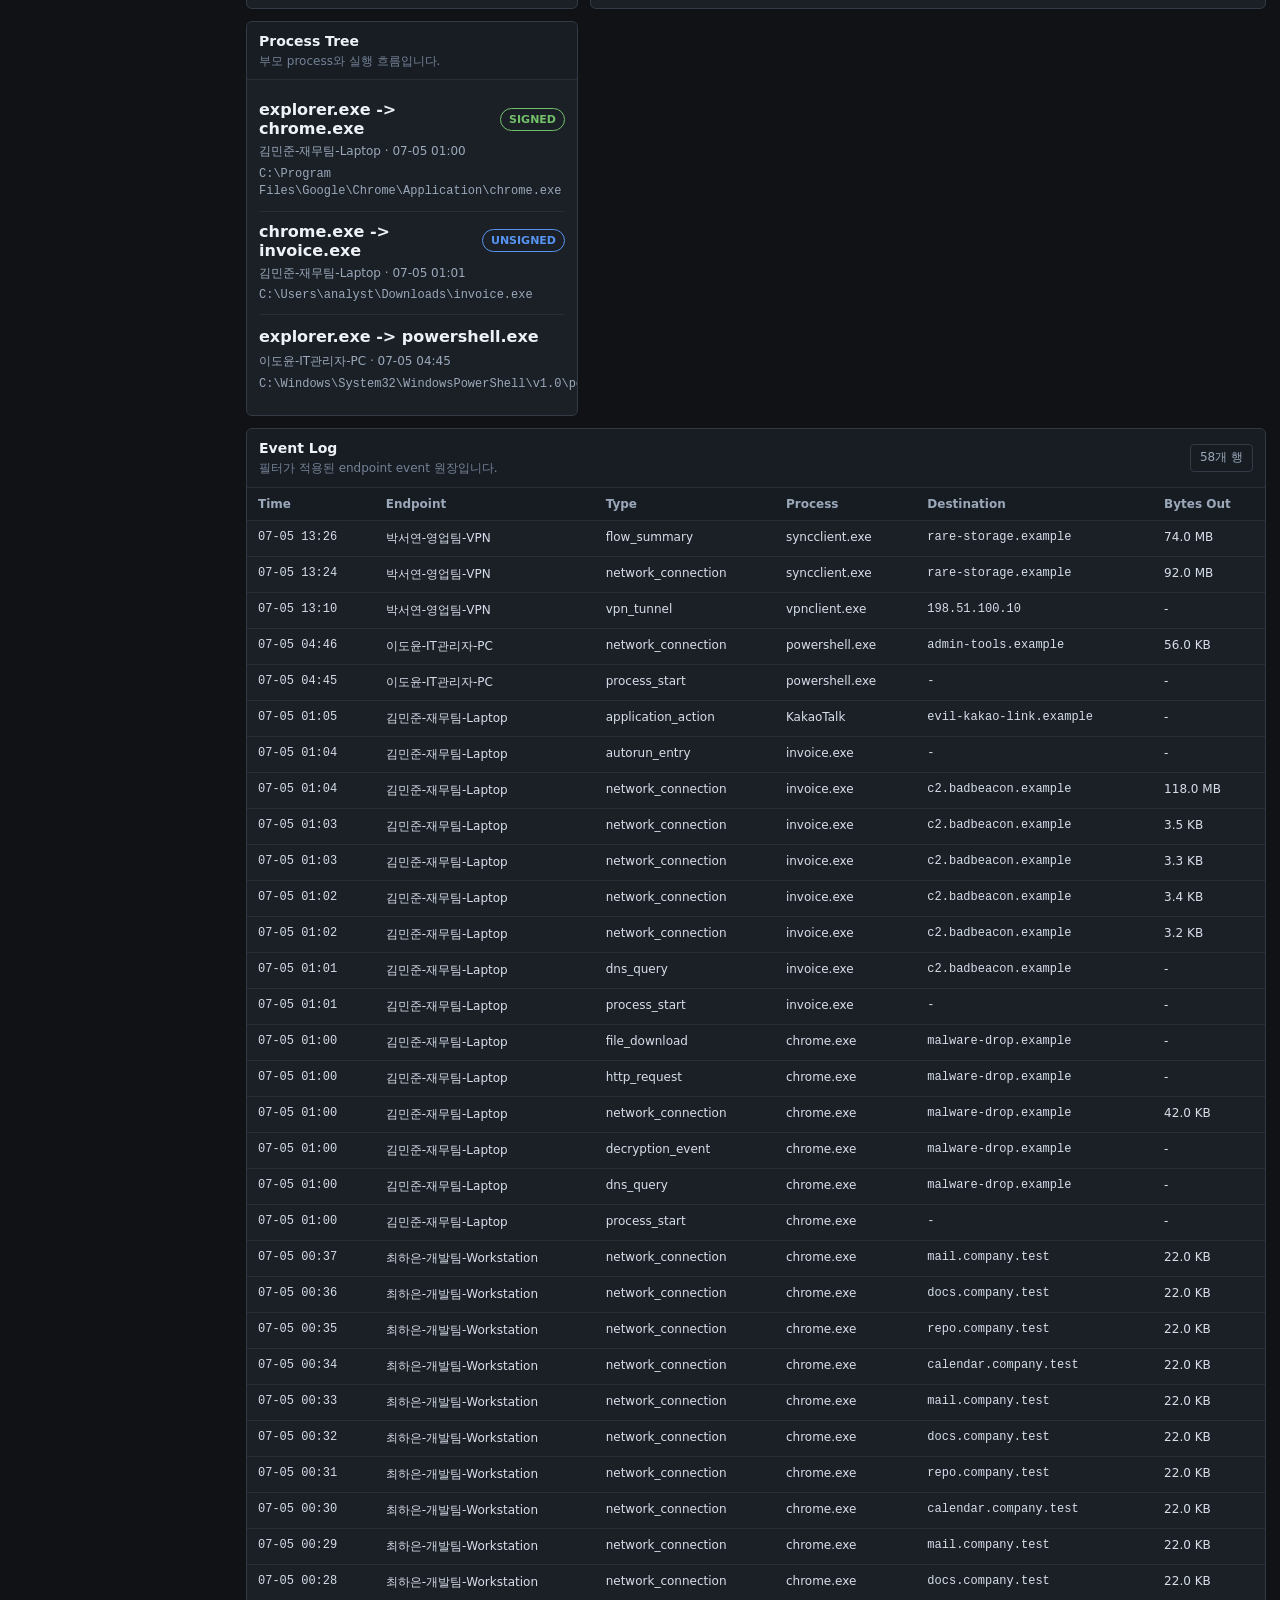
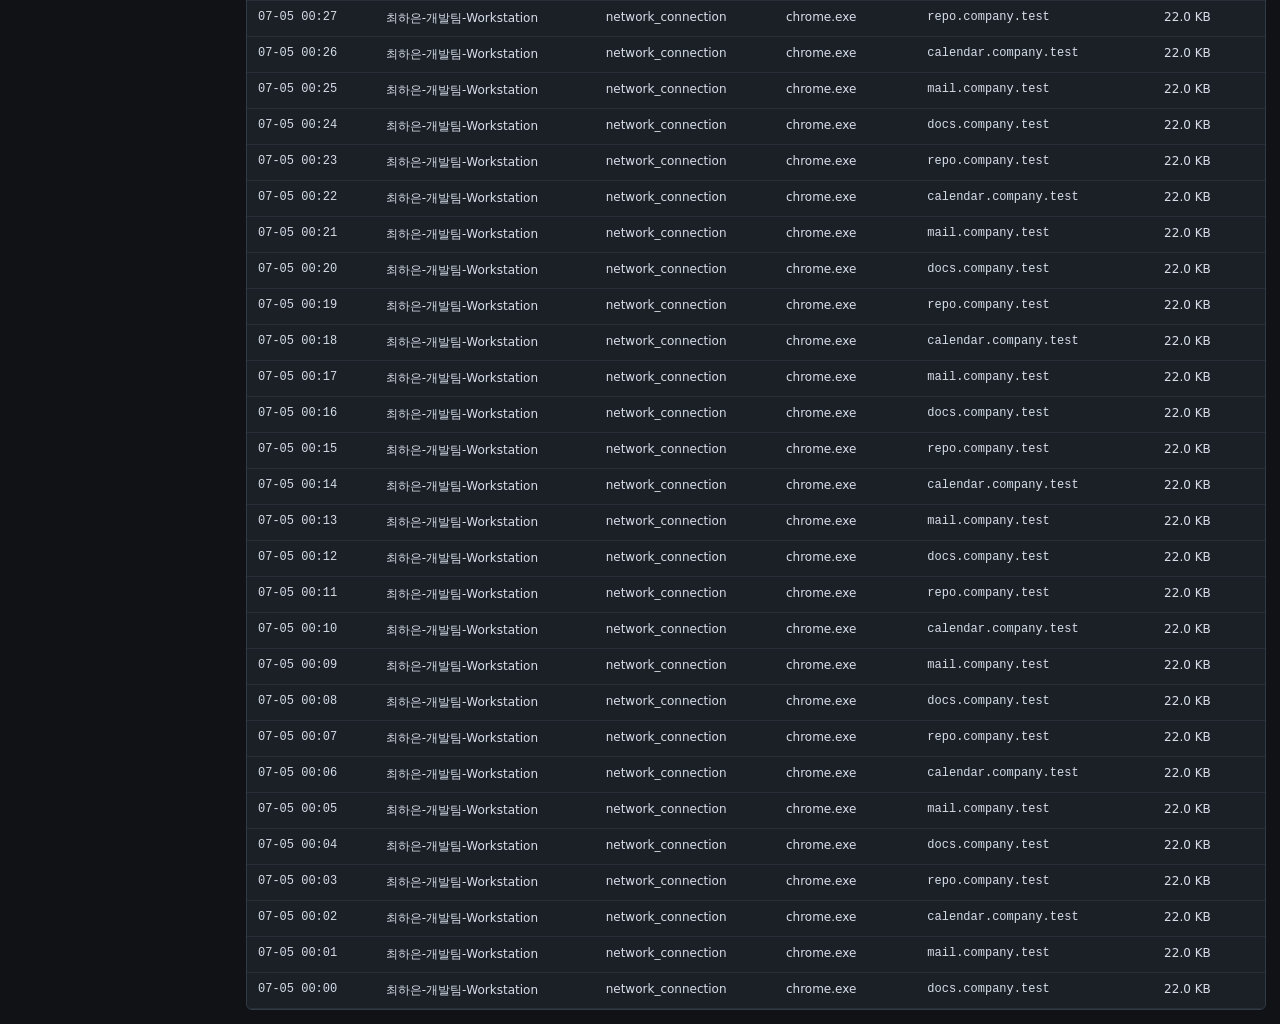
==== commit c9022732: "EDR 대시보드와 SIEM 분석 보완" ====
--- a/poc_code/security_edr_agent_parser/dashboard/index.html
+++ b/poc_code/security_edr_agent_parser/dashboard/index.html
@@ -3,26 +3,26 @@
   <head>
     <meta charset="utf-8" />
     <meta name="viewport" content="width=device-width, initial-scale=1" />
-    <title>Security EDR SIEM PoC Dashboard</title>
+    <title>Security EDR Agent Parser Dashboard</title>
     <link rel="stylesheet" href="./styles.css" />
   </head>
   <body>
     <div class="app-shell">
       <aside class="sidebar" aria-label="Dashboard navigation">
         <div class="brand">
-          <span class="brand-mark">X</span>
+          <span class="brand-mark">E</span>
           <div>
             <strong>EDR Console</strong>
             <span>Security EDR/SIEM</span>
           </div>
         </div>
         <nav class="nav-list">
-          <a class="nav-item active" href="#overview">Overview</a>
-          <a class="nav-item" href="#incidents">Incidents</a>
-          <a class="nav-item" href="#timeline">Timeline</a>
-          <a class="nav-item" href="#alerts">Alerts</a>
-          <a class="nav-item" href="#dlq">DLQ</a>
-          <a class="nav-item" href="#reports">Reports</a>
+          <a class="nav-item active" href="#flow-map">컴퓨터 흐름</a>
+          <a class="nav-item" href="#siem">SIEM 분석</a>
+          <a class="nav-item" href="#incidents">위험 사건</a>
+          <a class="nav-item" href="#timeline">시간 흐름</a>
+          <a class="nav-item" href="#alerts">Alert 확인</a>
+          <a class="nav-item" href="#reports">보고서</a>
         </nav>
         <div class="side-note">
           <span>데이터 소스</span>
@@ -44,9 +44,12 @@
               <span id="run-time">생성 시간 확인 중</span>
               <span id="run-source">입력 확인 중</span>
             </div>
+            <div class="selected-alert-summary" id="selected-alert-summary" aria-live="polite">
+              Alert 선택 대기
+            </div>
             <div class="action-row">
-              <a class="action-button primary" id="top-report-link" href="../outputs/reports/latest/security_report.html">보고서 열기</a>
-              <a class="action-button" href="../outputs/latest/result.json">result JSON</a>
+              <button class="action-button primary" id="top-report-open" type="button">보고서 열기</button>
+              <button class="action-button" id="top-report-pdf" type="button">PDF 저장</button>
             </div>
           </div>
         </header>
@@ -55,9 +58,10 @@
           <label class="field">
             <span>시간 범위</span>
             <select id="time-range">
-              <option value="all">전체 sample</option>
-              <option value="work">업무 시간</option>
-              <option value="off">업무 외 시간</option>
+              <option value="10m">Last 10 minutes</option>
+              <option value="1h">Last 1 hour</option>
+              <option value="24h" selected>Last 24 hours</option>
+              <option value="all">All sample</option>
             </select>
           </label>
           <label class="field">
@@ -66,16 +70,16 @@
               <option value="all">전체 Endpoint</option>
             </select>
           </label>
-          <label class="field">
+          <div class="field">
             <span>Severity</span>
-            <select id="severity-filter">
-              <option value="all">전체 Severity</option>
-              <option value="critical">critical</option>
-              <option value="warning">warning</option>
-              <option value="suspicious">suspicious</option>
-              <option value="info">info</option>
-            </select>
-          </label>
+            <div class="severity-toggle" id="severity-toggle" role="group" aria-label="Severity filter">
+              <button class="toggle-button active" type="button" data-severity="all">All</button>
+              <button class="toggle-button critical" type="button" data-severity="critical">Critical</button>
+              <button class="toggle-button warning" type="button" data-severity="warning">Warning</button>
+              <button class="toggle-button suspicious" type="button" data-severity="suspicious">Suspicious</button>
+              <button class="toggle-button info" type="button" data-severity="info">Info</button>
+            </div>
+          </div>
           <label class="field search-field">
             <span>검색</span>
             <input id="search-input" type="search" placeholder="domain, process, rule 검색" />
@@ -83,6 +87,17 @@
         </section>
 
         <main class="layout" id="overview">
+          <section class="panel span-12" id="flow-map">
+            <div class="panel-heading">
+              <div>
+                <h2>컴퓨터 | 우리 | 나가는 거</h2>
+                <p>내 컴퓨터에서 내부 서비스와 외부 destination으로 나가는 telemetry 흐름을 색으로 구분합니다.</p>
+              </div>
+              <span class="panel-chip" id="topology-status">topology 대기</span>
+            </div>
+            <div id="topology-map" class="topology-map"></div>
+          </section>
+
           <section class="metric-grid" aria-label="summary metrics">
             <article class="metric critical">
               <span>Risk 최고점</span>
@@ -116,6 +131,17 @@
             </article>
           </section>
 
+          <section class="panel span-12" id="siem">
+            <div class="panel-heading">
+              <div>
+                <h2>SIEM Analysis</h2>
+                <p>원장 log를 바로 나열하지 않고, 반복 가능한 query finding으로 분석합니다.</p>
+              </div>
+              <span class="panel-chip" id="siem-window">window 계산 중</span>
+            </div>
+            <div id="siem-analysis" class="siem-analysis"></div>
+          </section>
+
           <section class="signal-strip span-12" aria-label="security coverage">
             <article class="signal-card">
               <span>EDR Coverage</span>
@@ -160,7 +186,8 @@
             <div class="report-center">
               <div id="report-summary" class="report-summary"></div>
               <div class="report-links">
-                <a id="report-html-link" class="action-button primary" href="../outputs/reports/latest/security_report.html">HTML 보고서</a>
+                <button id="report-html-link" class="action-button primary" type="button">보고서 팝업</button>
+                <button id="report-pdf-button" class="action-button" type="button">PDF 저장</button>
                 <a id="report-md-link" class="action-button" href="../outputs/reports/latest/security_report.md">Markdown</a>
               </div>
             </div>
@@ -296,6 +323,24 @@
       </div>
     </div>
 
+    <div class="report-modal" id="report-modal" aria-hidden="true" role="dialog" aria-label="Security report preview">
+      <div class="report-modal-backdrop" data-close-report></div>
+      <section class="report-modal-panel">
+        <header class="report-modal-header">
+          <div>
+            <strong>Security Report</strong>
+            <span>PDF 저장은 브라우저 인쇄 창에서 "Save as PDF"를 선택합니다.</span>
+          </div>
+          <div class="report-modal-actions">
+            <button class="action-button" id="modal-report-print" type="button">PDF 저장</button>
+            <a class="action-button" id="modal-report-new-window" href="../outputs/reports/latest/security_report.html" target="_blank" rel="noreferrer">새 창</a>
+            <button class="action-button" type="button" data-close-report>닫기</button>
+          </div>
+        </header>
+        <iframe id="report-frame" title="Security report preview"></iframe>
+      </section>
+    </div>
+
     <script src="./data/latest-result.js"></script>
     <script src="./app.js"></script>
   </body>
--- a/poc_code/security_edr_agent_parser/dashboard/styles.css
+++ b/poc_code/security_edr_agent_parser/dashboard/styles.css
@@ -172,6 +172,7 @@
   display: grid;
   justify-items: end;
   gap: 8px;
+  min-width: 340px;
 }
 
 .eyebrow,
@@ -230,6 +231,7 @@
   font-weight: 800;
   text-decoration: none;
   white-space: nowrap;
+  cursor: pointer;
 }
 
 .action-button.primary {
@@ -244,7 +246,8 @@
 }
 
 .run-meta span,
-.panel-chip {
+.panel-chip,
+.selected-alert-summary {
   display: inline-flex;
   align-items: center;
   min-height: 28px;
@@ -257,12 +260,37 @@
   white-space: nowrap;
 }
 
+.selected-alert-summary {
+  max-width: 520px;
+  border-color: #47586d;
+  background: #151b23;
+  color: #dbe8f8;
+  justify-content: flex-end;
+  overflow: hidden;
+  text-overflow: ellipsis;
+}
+
+.selected-alert-summary.red {
+  border-color: rgba(242, 73, 92, 0.9);
+  color: #ffd8de;
+}
+
+.selected-alert-summary.amber {
+  border-color: rgba(255, 179, 87, 0.9);
+  color: #ffe6c2;
+}
+
+.selected-alert-summary.green {
+  border-color: rgba(115, 191, 105, 0.9);
+  color: #d9ffd6;
+}
+
 .toolbar {
   position: sticky;
   top: 84px;
   z-index: 4;
   display: grid;
-  grid-template-columns: 160px 180px 170px minmax(220px, 1fr);
+  grid-template-columns: 170px 220px 420px minmax(220px, 1fr);
   gap: 10px;
   border-bottom: 1px solid var(--line);
   background: rgba(21, 25, 31, 0.96);
@@ -295,6 +323,58 @@
   font-size: 13px;
 }
 
+.severity-toggle {
+  display: grid;
+  grid-template-columns: repeat(5, minmax(0, 1fr));
+  min-height: 32px;
+  border: 1px solid var(--line);
+  border-radius: 4px;
+  overflow: hidden;
+  background: #11161c;
+}
+
+.toggle-button {
+  min-width: 0;
+  border: 0;
+  border-right: 1px solid var(--line);
+  background: transparent;
+  color: var(--muted);
+  padding: 0 7px;
+  font-size: 11px;
+  font-weight: 800;
+  white-space: nowrap;
+  cursor: pointer;
+}
+
+.toggle-button:last-child {
+  border-right: 0;
+}
+
+.toggle-button.active {
+  background: #253040;
+  color: var(--text);
+}
+
+.toggle-button.critical.active {
+  background: rgba(242, 73, 92, 0.18);
+  color: #ffd8de;
+}
+
+.toggle-button.warning.active {
+  background: rgba(255, 179, 87, 0.18);
+  color: #ffe6c2;
+}
+
+.toggle-button.suspicious.active {
+  background: rgba(87, 148, 242, 0.18);
+  color: #d6e7ff;
+}
+
+.toggle-button.info.active {
+  background: rgba(115, 191, 105, 0.18);
+  color: #e0ffdc;
+}
+
 .field input::placeholder {
   color: #647185;
 }
@@ -441,8 +521,138 @@
 .volume-chart,
 .incident-queue,
 .report-center,
-.response-actions {
+.response-actions,
+.topology-map,
+.siem-analysis {
   padding: 10px 12px 12px;
+}
+
+.topology-map {
+  display: grid;
+  grid-template-columns: minmax(0, 1fr) 80px minmax(0, 1fr) 80px minmax(0, 1.35fr);
+  gap: 10px;
+  align-items: stretch;
+}
+
+.topology-lane {
+  min-width: 0;
+  border: 1px solid var(--line-soft);
+  border-radius: var(--panel-radius);
+  background: #141a22;
+}
+
+.topology-lane h3 {
+  margin: 0;
+  border-bottom: 1px solid var(--line-soft);
+  padding: 9px 10px;
+  color: #dbe8f8;
+  font-size: 12px;
+}
+
+.topology-node-list {
+  display: grid;
+  gap: 8px;
+  padding: 10px;
+}
+
+.topology-node {
+  display: grid;
+  gap: 4px;
+  min-height: 54px;
+  border: 1px solid var(--line-soft);
+  border-left: 4px solid var(--green);
+  border-radius: 5px;
+  background: #10161e;
+  padding: 8px;
+}
+
+.topology-node.alert {
+  border-left-color: var(--red);
+  background: rgba(242, 73, 92, 0.08);
+}
+
+.topology-node.not_detected {
+  border-left-color: var(--green);
+}
+
+.topology-node-title {
+  overflow-wrap: anywhere;
+  font-size: 13px;
+  font-weight: 900;
+}
+
+.topology-arrow {
+  display: grid;
+  place-items: center;
+  color: var(--muted);
+  font-size: 24px;
+  font-weight: 900;
+}
+
+.topology-edge-list {
+  grid-column: 1 / -1;
+  display: grid;
+  gap: 6px;
+  padding: 10px;
+}
+
+.topology-edge {
+  display: flex;
+  justify-content: space-between;
+  gap: 10px;
+  border: 1px solid var(--line-soft);
+  border-radius: 4px;
+  background: #111820;
+  padding: 7px 8px;
+  color: var(--muted);
+  font-size: 12px;
+}
+
+.topology-edge.alert {
+  border-color: rgba(242, 73, 92, 0.65);
+  color: #ffd8de;
+}
+
+.siem-analysis {
+  display: grid;
+  grid-template-columns: repeat(5, minmax(0, 1fr));
+  gap: 10px;
+}
+
+.siem-card {
+  display: grid;
+  gap: 8px;
+  min-height: 126px;
+  border: 1px solid var(--line-soft);
+  border-top: 3px solid var(--green);
+  border-radius: var(--panel-radius);
+  background: #141a22;
+  padding: 10px;
+}
+
+.siem-card.critical {
+  border-top-color: var(--red);
+}
+
+.siem-card.warning {
+  border-top-color: var(--amber);
+}
+
+.siem-card.suspicious {
+  border-top-color: var(--blue);
+}
+
+.siem-card-title {
+  font-size: 13px;
+  font-weight: 900;
+  overflow-wrap: anywhere;
+}
+
+.siem-card-code {
+  color: var(--muted-2);
+  font-size: 11px;
+  font-weight: 800;
+  text-transform: uppercase;
 }
 
 .volume-chart {
@@ -722,6 +932,69 @@
   gap: 8px;
 }
 
+.report-modal {
+  position: fixed;
+  inset: 0;
+  z-index: 20;
+  display: none;
+}
+
+.report-modal.is-open {
+  display: block;
+}
+
+.report-modal-backdrop {
+  position: absolute;
+  inset: 0;
+  background: rgba(0, 0, 0, 0.68);
+}
+
+.report-modal-panel {
+  position: absolute;
+  inset: 28px;
+  display: grid;
+  grid-template-rows: auto minmax(0, 1fr);
+  overflow: hidden;
+  border: 1px solid #4b596d;
+  border-radius: 8px;
+  background: #0f141b;
+  box-shadow: 0 22px 80px rgba(0, 0, 0, 0.45);
+}
+
+.report-modal-header {
+  display: flex;
+  align-items: center;
+  justify-content: space-between;
+  gap: 12px;
+  border-bottom: 1px solid var(--line);
+  padding: 10px 12px;
+}
+
+.report-modal-header strong,
+.report-modal-header span {
+  display: block;
+}
+
+.report-modal-header span {
+  margin-top: 3px;
+  color: var(--muted);
+  font-size: 12px;
+}
+
+.report-modal-actions {
+  display: flex;
+  flex-wrap: wrap;
+  justify-content: flex-end;
+  gap: 8px;
+}
+
+#report-frame {
+  width: 100%;
+  height: 100%;
+  border: 0;
+  background: #fff;
+}
+
 .action-item {
   display: grid;
   gap: 6px;
@@ -854,6 +1127,16 @@
   .span-8 {
     grid-column: span 12;
   }
+
+  .topology-map,
+  .siem-analysis {
+    grid-template-columns: 1fr;
+  }
+
+  .topology-arrow {
+    min-height: 24px;
+    transform: rotate(90deg);
+  }
 }
 
 @media (max-width: 680px) {
@@ -879,6 +1162,7 @@
 
   .top-actions {
     justify-items: start;
+    min-width: 0;
   }
 
   .action-row {
@@ -896,4 +1180,22 @@
   .nav-list {
     grid-template-columns: repeat(2, minmax(0, 1fr));
   }
-}
+
+  .severity-toggle {
+    grid-template-columns: repeat(2, minmax(0, 1fr));
+  }
+
+  .toggle-button {
+    min-height: 30px;
+    border-bottom: 1px solid var(--line);
+  }
+
+  .report-modal-panel {
+    inset: 10px;
+  }
+
+  .report-modal-header {
+    align-items: flex-start;
+    flex-direction: column;
+  }
+}
